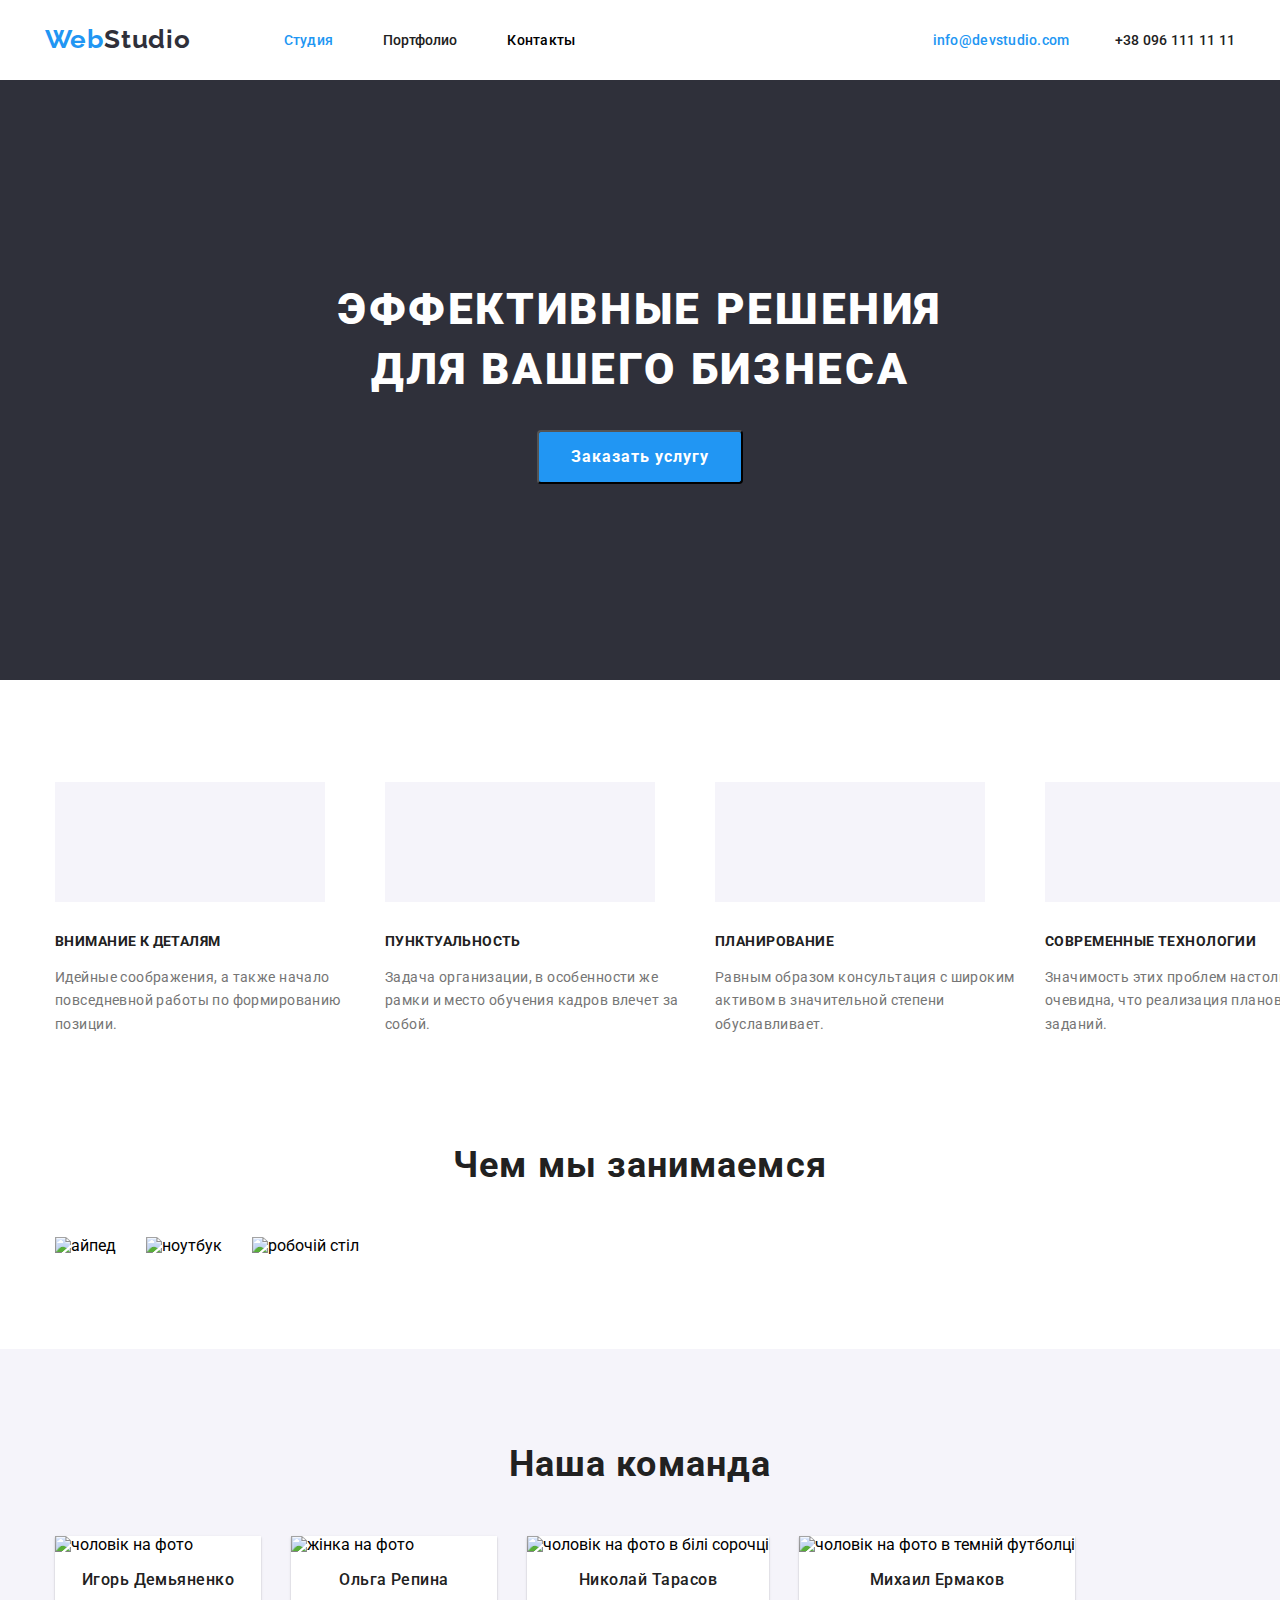
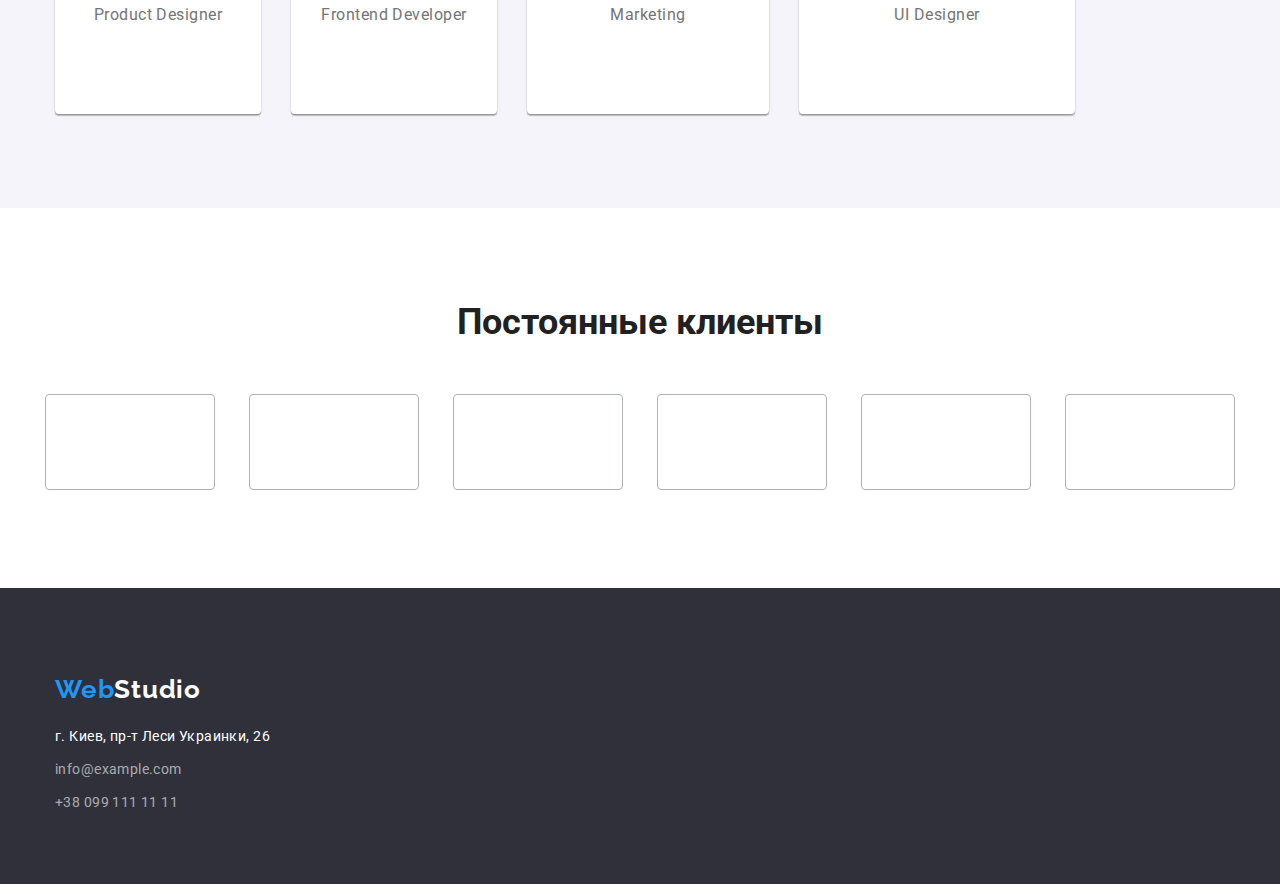
==== index.html @ 2512ddec "hw04" ====
<!DOCTYPE html>
<html lang="en">
<head>
    <meta charset="UTF-8">
    <meta name="viewport" content="width=device-width, initial-scale=1.0">
    <title>Document</title>
    <link rel="preconnect" href="https://fonts.gstatic.com">
<link href="https://fonts.googleapis.com/css2?family=Raleway:wght@700&family=Roboto:wght@400;500;700;900&display=swap" rel="stylesheet">
<link rel="stylesheet" href="https://cdnjs.cloudflare.com/ajax/libs/modern-normalize/1.0.0/modern-normalize.min.css">
<link rel="stylesheet" href="/portfolio.html">   
<link rel="stylesheet" href="./css/styles.css">
</head>

<body class="body">
        <!--Шапка -->
        
        <header class="header">
        <div class="header-container"> 
            <p class="header-logo"> Web<span class="logo-part-two">Studio</span> </p>
     
            <ul class="navigation">
                <li><a href="" class="link-studio">Студия</a> </li>
                <li><a href="portfolio.html" class="link-portfolio">Портфолио</a> </li>
                <li><a href="" class="link-contact">Контакты</a> </li>
            </ul>
     
           <ul class="nav-contacts">
                 <li>
                     <a class="contacts-mail" href=" mailto:info@devstudio.com">info@devstudio.com</a> 
                 </li>
                 <li>
                     <a class="contacts-tel" href="tel:+380961111111">+38 096 111 11 11</a> 
                 </li>  
           </ul>
         
        </div>
         </header>
        
    <!--Герой -->
<main>
    
        <section class="hero">
            <div class="container"> 
            <h1 class="hero-titel">Эффективные решения для вашего бизнеса</h1>
            <button class="hero-button" >
               <p class="button-text">Заказать услугу</p> 
            </button> 
             </div>
        </section>
   
    <!--Секция--> 
        <section class="section-text">
        <div class="container">     
    <ul class="text">
        <li class="text-post" >
            <h3 class="text-titel"> ВНИМАНИЕ К ДЕТАЛЯМ</h3>
            <p class="text-item">Идейные соображения, а также начало повседневной работы по формированию позиции.</p>
        </li>
        <li class="text-post">
            <h3 class="text-titel"> ПУНКТУАЛЬНОСТЬ</h3>
            <p class="text-item">Задача организации, в особенности же рамки и место обучения кадров влечет за собой.</p>
        </li>
        <li class="text-post" >
            <h3 class="text-titel"> ПЛАНИРОВАНИЕ</h3>
            <p class="text-item">Равным образом консультация с широким активом в значительной степени обуславливает.</p>
        </li>
        <li class="text-post" >
            <h3 class="text-titel"> СОВРЕМЕННЫЕ ТЕХНОЛОГИИ</h3>
            <p class="text-item">Значимость этих проблем настолько очевидна, что реализация плановых заданий.</p>
        </li>
    </ul>
        </div>
        </section>
    
  
    <!-- О нас -->
    
        <section class="about-us-section">
        <div class="container-about-us">  
            <h2 class="about-us-titel"> Чем мы занимаемся</h2>
            <ul class="about-us">
            <li class="picture"><img src="img/boxkopie.jpg" alt="айпед"  width="370" ></li> 
            <li class="picture"><img src="img/imgKopie.jpg" alt= "ноутбук" width="370"  ></li>
            <li class="picture"><img src="img/imgkopie1.jpg" alt="робочій стіл" width="370"  ></li> 
        </ul>
        </div> 
        </section>
   


    <!-- Наша команда -->
        <section class="our-team-section">
         <div class="container-our-team">  
            <h2 class="our-team-titel">Наша команда</h2>
    
            <ul class="cards" >
            <li class="item" > 
                <img src="img/prt1.jpg" alt="чоловік на фото" width="270" class="imagine-one" >
                <h3 class="name">Игорь Демьяненко</h3>
                <p class="position"> Product Designer</p>
                <ul class="socialmedia">
                    <li class="social-item">
                        <a class="instagram" href="" ></a>
                    </li>
                    <li class="social-item" > 
                        <a class="twitter" href=""></a> 
                    </li>
                    <li class="social-item"> 
                        <a class="facebook" href=""></a>
                    </li>
                    <li class="social-item">
                        <a class="linkedin" href=""></a>
                    </li>

                </ul>
            </li>
            <li class="item" >
                <img src="img/prt2.jpg" alt="жінка на фото" width="270" class="imagine-two" >
                <h3 class="name">Ольга Репина </h3>
                <p class="position">Frontend Developer</p>
                <ul class="socialmedia">
                    <li class="social-item">
                        <a class="instagram" href="" ></a>
                    </li>
                    <li class="social-item" > 
                        <a class="twitter" href=""></a> 
                    </li>
                    <li class="social-item"> 
                        <a class="facebook" href=""></a>
                    </li>
                    <li class="social-item">
                        <a class="linkedin" href=""></a>
                    </li>

                </ul>
            </li>
            <li class="item" >
                <img src="img/prt3.jpg" alt="чоловік на фото в білі сорочці" width="270" class="imagine-three" >
                <h3 class="name">Николай Тарасов</h3>
                <p class="position">Marketing</p>
                <ul class="socialmedia">
                    <li class="social-item">
                        <a class="instagram" href="" ></a>
                    </li>
                    <li class="social-item" > 
                        <a class="twitter" href=""></a> 
                    </li>
                    <li class="social-item"> 
                        <a class="facebook" href=""></a>
                    </li>
                    <li class="social-item">
                        <a class="linkedin" href=""></a>
                    </li>

                </ul>
            </li>
            <li class="item" >
                <img src="img/prt4.jpg" alt="чоловік на фото в темній футболці" width="270" class="imagine-four" >
                <h3 class="name">Михаил Ермаков</h3>
                <p class="position"> UI Designer</p>
                <ul class="socialmedia">
                    <li class="social-item">
                        <a class="instagram" href="" ></a>
                    </li>
                    <li class="social-item" > 
                        <a class="twitter" href=""></a> 
                    </li>
                    <li class="social-item"> 
                        <a class="facebook" href=""></a>
                    </li>
                    <li class="social-item">
                        <a class="linkedin" href=""></a>
                    </li>

                </ul>
            </li>
            </ul>
        </div>
        </section>  

    <!-- Постоянные клиенты -->
        <section class="regular-customers">
            <div class="container-customers">
                <h2 class="customers-titel"> Постоянные клиенты </h2>
                <ul> 
                    <li class="customers-logo"><a href=""></a></li>
                    <li class="customers-logo"><a href=""></a></li>
                    <li class="customers-logo"><a href=""></a></li>
                    <li class="customers-logo"><a href=""></a></li>
                    <li class="customers-logo"><a href=""></a></li>
                    <li class="customers-logo"><a href=""></a></li>
                </ul>
            </div>
        </section>
</main>
    <!-- Подвал -->
    <footer class="footer-bg">
        <div class="container">  
         
        <p class="footer-logo">Web<span class="footer-logo-studio" >Studio</span> </p>
     
        
        <address class="adress"> 
            
        <p class="street">г. Киев, пр-т Леси Украинки, 26 </p> 
   
         <ul class="contacts">
             <li class="footer-item" >
                <a class="footer-email" href="mailto:info@example.com">info@example.com</a></li>
             <li class="footer-item">   
                 <a class="footer-tel"  href="tel:+380991111111">+38 099 111 11 11</a></li>

        </ul>
        </address>

        </div>
    </footer>

</body>
</html>
---- css/styles.css ----
:root {
    --primery-text-color: #757575;
   --titel-text-color: #212121;
   --accent-color: #2196F3;
   --primary-white-color: #fff;
   --background-color: #2F303A;
   }
   
   
   ul{
   list-style: none;
   margin: 0px;
   padding: 0px;
   }
   a{
   text-decoration: none;
   }
   
   .body{
   font-family: Roboto, sans-serif;  
   }
   
   .header{
   display: flex;
   background-color: #ffffff;
   font-family: Roboto;
   }
   
   .header-container{
   display: flex;
   align-items: center;
   padding-left: 15px;
   padding-right: 15px;
   margin-left: auto;
   margin-right: auto; 
   }
   
   .container{
   width: 1200px;
   padding: 0px 15px;
   margin: 0 auto; 
   }
   
   .header-logo{
   color: var(--accent-color); 
   font-family: Raleway;
   font-style: normal;
   font-weight: 700;
   font-size: 26px;
   line-height: 1.19;  
   letter-spacing: 0.03em;
   padding-top: 24px;
   padding-bottom: 25px;
   margin: 0;
   }
   
   .logo-part-two{
   color: #2F303A;
   font-family: Raleway;
   font-style: normal;
   font-weight: 700;
   font-size: 26px;
   line-height: 1.19;  
   letter-spacing: 0.03em;
   }
   
   .navigation{
   display: flex;
   margin-left: 93px;
   padding-left: 0;
   }
   
   .link-studio{
   color: var(--accent-color);
   font-family: Roboto;
   font-style: normal;
   font-weight: 500;
   font-size: 14px;
   line-height: 1.14;
   letter-spacing: 0.02em;
   margin-right: 50px;
   }
   
   .link-studio:hover,
   .link-studio:focus{
   color: var(--accent-color);
   }
   
   .link-portfolio{
   color: var(--titel-text-color);
   font-family: Roboto;
   font-weight: 500;
   font-size: 14px;
   line-height: 1.14;  
   margin-right: 50px;  
   }
   
   .link-portfolio:hover,
   .link-portfolio:focus
   {
   color: var(--accent-color);
   }
   
   .link-contact{
   color: var(--titel-text-color)
   font-family: Roboto;
   font-style: normal;
   font-weight: 500;
   font-size: 14px;
   line-height: 1.14;
   letter-spacing: 0.02em;
     
   }
   
   .link-contact:hover,
   .link-contact:focus{
   color: var(--accent-color);
   }
   
   .nav-contacts{
   display: flex;
   margin-left: 331px;
   padding: 0;
   }
   
   .contacts-mail{
   color: var(--accent-color);
   font-family: Roboto;
   font-style: normal;
   font-weight: 500;
   font-size: 14px;
   line-height: 1.14;
   letter-spacing: 0.02em; 
   padding-right: 25px
   }
   .contacts-mail::before{
       display: inline-block;
       vertical-align: middle;
       content: "";
       width: 16px;
       height: 12px;
       margin-right: 10px;
       align-items: center;
       background-image: url("../img/envelope.png");
       background-size: contain;
       background-position: center;
       }
   
   .contacts-mail:hover,
   .contacts-mail:focus {
   color:var(--accent-color);
   font-family: Roboto;
   font-style: 400;
   font-weight: 500;
   font-size: 14px;
   line-height: 1.14;
   letter-spacing: 0.02em;
   }
   
   .contacts-tel{  
   color: var(--titel-text-color);
   font-family: Roboto;
   font-style: normal;
   font-weight: 500;
   font-size: 14px;
   line-height: 1.14;
   letter-spacing: 0.02em;   
   }
   
   .contacts-tel::before{
   display: inline-block;
   vertical-align: middle;
   content: "";
   width: 10px;
   height: 16px;
   margin-right: 10px;
   background-color: #fff;
   background-image: url("../img/vector.png");
   background-size: contain;
   background-position: center;
   }
      
   .contacts-tel:hover,
   .contacts-tel:focus{
   color:var(--accent-color);
   font-family: Roboto;
   font-style: normal;
   font-weight: 500;
   font-size: 14px;
   line-height: 16px;
   letter-spacing: 0.02em;
   }
   
   /*  HERO */
   
   .hero{
   max-width: 1600px;
   height: 600px;
   margin-left: auto;
   margin-right: auto;  
   background-image: linear-gradient(to right,
   rgba(47, 48, 58, 0.4), rgba(47, 48, 58, 0.4)),
   url("../img/hero.jpg");
   background-repeat: no-repeat;
   background-size: contain;
   background-position: center;
   background-color: var( --background-color);
   text-align: center;
   padding-top: 200px;
   padding-bottom: 200px;
       
   }
   
   .hero-titel{
   color:  var(--primary-white-color);
   font-family: Roboto;
   font-style: normal;
   font-weight: 900;
   font-size: 44px;
   line-height: 1.36;
   text-align: center;
   letter-spacing: 0.06em;
   text-transform: uppercase;
   width: 696px; 
   padding-bottom: 30px;
   margin: 0 auto;   
   }
   
   .hero-button{
   background-color: var(--accent-color);
   border-radius: 4px;
   padding-top: 10px;
   padding-right: 32px;
   padding-bottom: 10px;
   padding-left: 32px;
   font-family: Roboto;
   font-style: normal;
   font-weight: 700;
   font-size: 16px;
   line-height: 30px;
   }
      
   .button-text{
   display: inline-block;
   text-align: center;
   text-decoration: none;
   color: var(--primary-white-color);
   margin: 0;
   letter-spacing: 0.06em;   
   }
   
   
   
   .section-text{
   padding-top: 102px;
   padding-bottom: 94px;
   margin: 0% auto;
   }
   
   .text {
   display: flex;
   margin: 0;
   padding: 0;
   }
   
   .text-titel{
   color: var(--titel-text-color);  
   font-family: Roboto;
   font-style: normal;
   font-weight: 700;
   font-size: 14px;
   line-height: 1.4;
   letter-spacing: 0.03em; 
   margin-top: 0;
   }
   
   .text-item{
   color: var(--primery-text-color);
   font-family: Roboto;
   font-style: normal;
   font-weight: 400;
   font-size: 14px;
   line-height: 1.7;
   letter-spacing: 0.03em;
   margin-top: 0;
   
   }
   .text-post{
   width: 270px;
   margin-right: 30px;
   }
   .text-post::before{
   display: block;
   content: "";
   width: 270px;
   height: 120px;
   background-color: #F5F4FA;
   background-repeat: no-repeat;
   background-position: 50% 50%;
   margin-bottom: 30px;
   margin-right: 30px;
   }
   .text-post{
       width: auto;
   }
   
   .text-post:nth-child(1)::before{
   background-image: url("../img/antenna.png");   
   }
   .text-post:nth-child(2)::before{
   background-image: url("../img/clock.png");
   }
          
   .text-post:nth-child(3)::before{
   background-image: url("../img/diagram.png");
   }
   .text-post:nth-child(4)::before{
   background-image: url("../img/astronaut.png");
   }
   
   .text-post:last-child{
   margin-right: 0;
   }
   
   
   
   .about-us-section {
   text-align: center;
   padding-bottom: 94px;
   width: 1170px;
   margin: 0 auto;
   }
   
   
   .about-us-titel{
   color: var(--titel-text-color);
   font-family: Roboto;
   font-weight: 700;
   font-size: 36px;
   line-height: 1.16;
   text-align: center;
   letter-spacing: 0.03em; 
   margin: 0% auto;
   padding-bottom: 50px;   
   }
   
   .about-us {
   text-align: center; 
   display: flex;
   margin: 0 auto;
   padding: 0px;
   }
   
   .picture{
   margin-right: 30px;
   }
   .picture:last-child{
   margin-right: 0;
   }
   
   
   .our-team-section{
   background: #F5F4FA;
   padding-top: 94px;
   padding-bottom: 94px;
   margin: auto;
   }
   
   .our-team-titel{
   color: var(--titel-text-color);
   font-family: Roboto;
   font-weight: 700px;
   font-size: 36px;
   line-height: 1.2;
   text-align: center;
   letter-spacing: 0.03em;
   margin: 0 auto;
   padding-bottom: 50px;   
   }
   
   .cards{
   display: flex;
   margin: 0 auto;
   padding: 0px;
   width: 1170px;
   }
   
   .item{ 
   margin-right: 30px;
   
   background: #FFFFFF;
   box-shadow: 0px 1px 3px rgba(0, 0, 0, 0.12), 0px 1px 1px rgba(0, 0, 0, 0.14), 0px 2px 1px rgba(0, 0, 0, 0.2);
   border-radius: 0px 0px 4px 4px;
   }
   
   
   
   .imagine-one{  
   background: url(4853.jpg);
   border-radius: 0px;
   }
   
   .name{
   color: var(--titel-text-color);
   font-family: Roboto;
   font-style: normal;
   font-weight: 500;
   font-size: 16px;
   line-height: 1.18;
   text-align: center;
   letter-spacing: 0.03em;
   }
   .position{
   color: var(--primery-text-color);
   font-family: Roboto;
   font-style: normal;
   font-weight: 400;
   font-size: 16px;
   line-height: 1.18;
   text-align: center;
   letter-spacing: 0.03em;
   }
   .socialmedia{
    width: 206px;
   height: 44px;
   align-items: center;
   margin-left: auto;
   margin-right: auto;
   margin-bottom: 30px ;
   }
   .social-item{
   display: inline-block;
   margin-right: 5px;
   }
   .social-item:last-child{
   margin-right: 0px;
   }
   .social-item:hover{
      background-color:blue;
   }
   
   
   .instagram{
   display: inline-block;
   width: 44px;
   height: 44px;
   background-image: url("../img/insta.svg");
   background-color: #fff;
   background-repeat: no-repeat;
   background-position: center;
   border-radius: 50%;
   }
   
   
   .twitter{
       display: inline-block;
       width: 44px;
       height: 44px;
       background-image: url("../img/twitter.svg");
       background-color: #fff;
       background-repeat: no-repeat;
       background-position: center;
       border-radius: 50%;
   }
   .facebook{
       display: inline-block;
       width: 44px;
       height: 44px;
       background-image: url("../img/facebook.svg");
       background-color: #fff;
       background-repeat: no-repeat;
       background-position: center;
       border-radius: 50%;
   }
   .linkedin{
       display: inline-block;
       width: 44px;
       height: 44px;
       background-image: url("../img/linkedin.svg");
       background-color: #fff;
       background-repeat: no-repeat;
       background-position: center;
       border-radius: 50%;
   }
   
   
   .imagine-two{
   border-radius: 0px;
   }
   
   .imagine-three{
   border-radius: 0px;
   }
   
   .imagine-four{
   background: url(2968.jpg);
   border-radius: 0px;
   }
   
   .regular-customers{
   text-align: center;
   margin: 0 auto;
   padding-top: 94px;
   padding-bottom: 94px;
   }
   .customers-titel{
   color: var(--titel-text-color);
   font-family: Roboto;
   font-weight: 700;
   font-size: 36px;
   text-align: center;
   margin: 0 auto;
   padding-bottom: 50px;
   }
   .customers-logo{
   display: inline-block;
   align-items: center;
   width: 170px;
   height: 90px; 
   border: 1px solid #AFB1B8;
   box-sizing: border-box;
   border-radius: 4px;
   color: #AFB1B8;
   background-color: #fff;
   
   padding-bottom: 94px;
   margin-right: 30px;
   }
   .customers-logo:last-child{
   margin-right: 0px;
   }
    
   /* FOOTER */
   .footer-bg{
   background-color: var( --background-color);
   padding-top: 60px;
   padding-bottom: 60px;
   }
   
   .footer-logo{
   color: var(--accent-color);
   font-family: Raleway;
   font-style: normal;
   font-weight: 700;
   font-size: 26px;
   line-height: 1.19;  
   letter-spacing: 0.03em;
   margin-bottom: 20px;    
   }
   
   .footer-logo-studio{
   color: var(--primary-white-color);
   
   font-family: Raleway;
   font-style: normal;
   font-weight: 700;
   font-size: 26px;
   line-height: 1.19;
   letter-spacing: 0.03em;
   
   }
   
   }
   .adress{
   display: block;
   
   }
   
   .street{
   color: var(--primary-white-color);
   font-family: Roboto;
   font-style: normal;
   font-weight: 400;
   font-size: 14px;
   line-height: 1.71;
   letter-spacing: 0.03em;
   
   margin-bottom: 9px;
   }
   .contacts{
   padding: 0;
   margin: 0px;
   }
   .footer-item{
   margin-bottom: 9px;
   }
   .footer-email{
   color: rgba(255, 255, 255, 0.6);   
   font-family: Roboto;
   font-style: normal;
   font-weight: 400;
   font-size: 14px;
   line-height: 1.71;
   letter-spacing: 0.03em;
   padding-bottom: 9px;
   
   }
   
   .footer-tel{
   color: rgba(255, 255, 255, 0.6);
   font-family: Roboto;
   font-style: normal;
   font-weight: 400;
   font-size: 14px;
   line-height: 1.71;
   letter-spacing: 0.03em;
   
   }
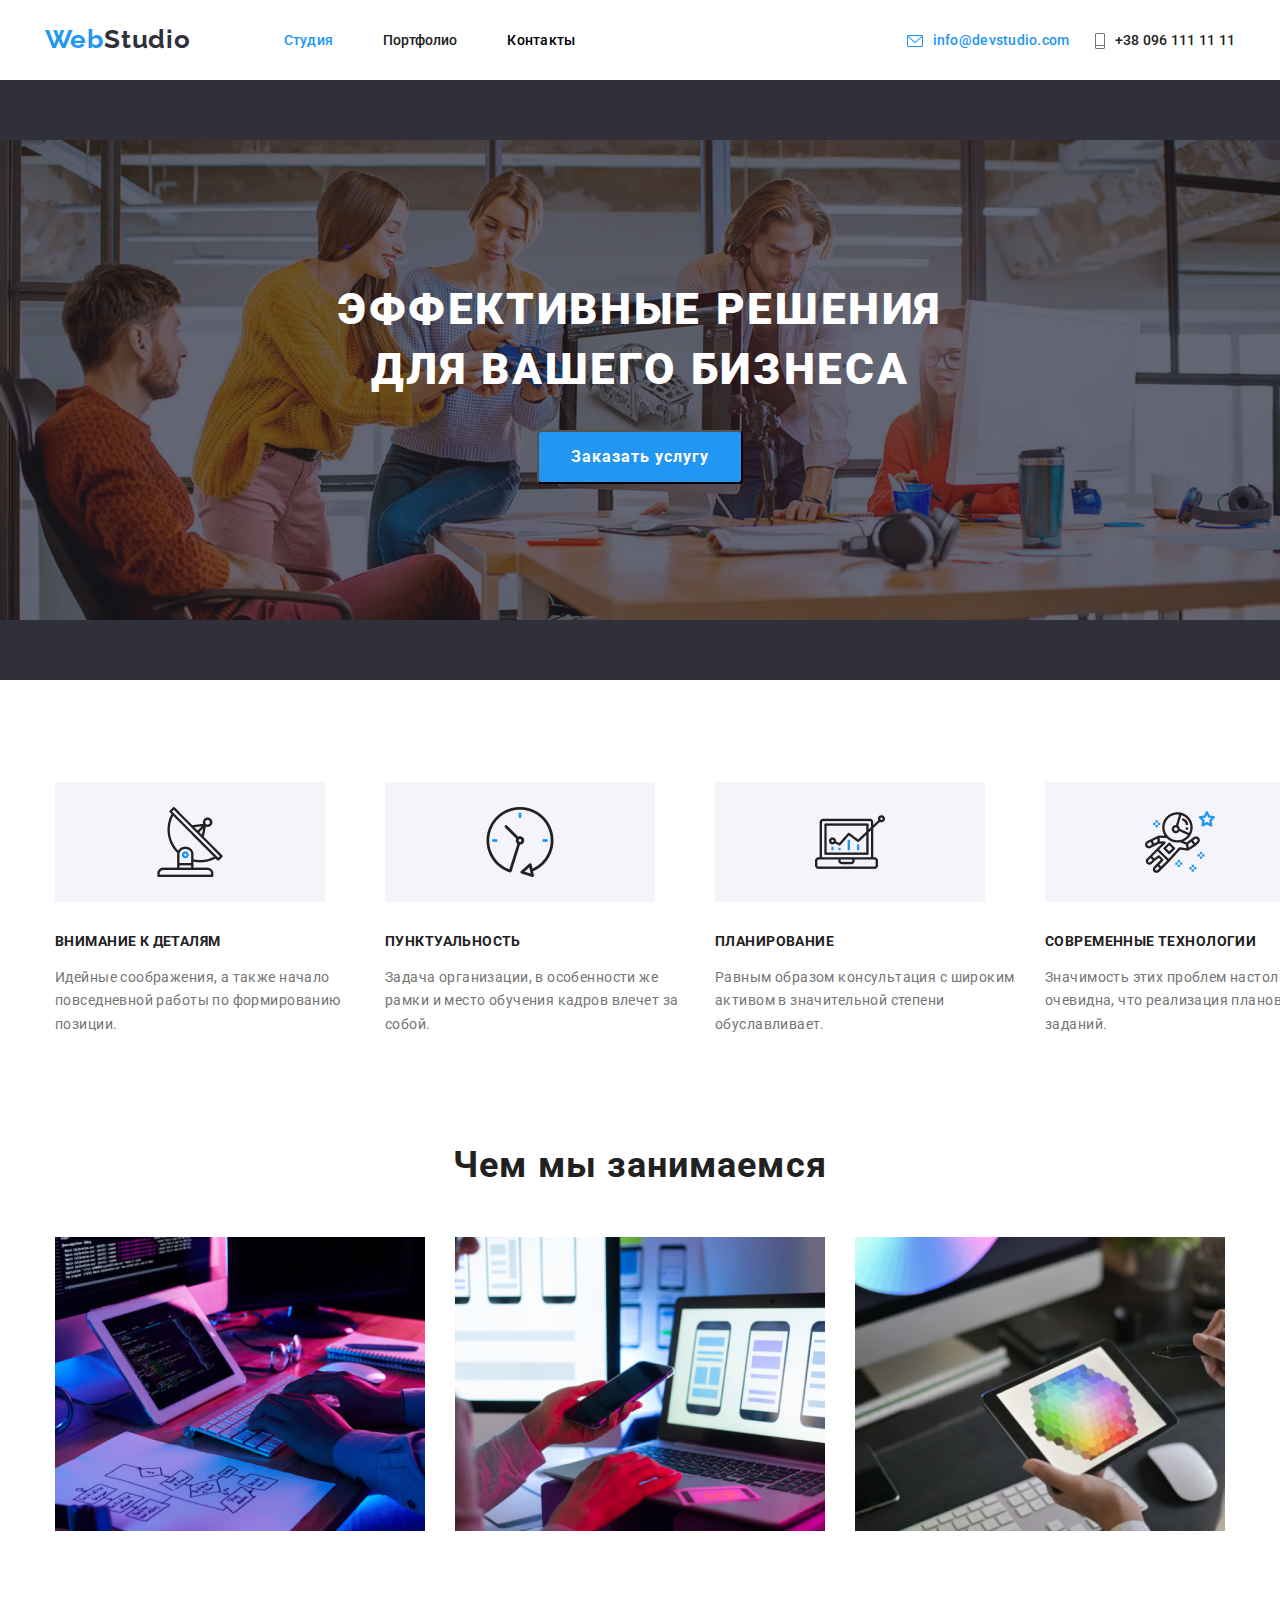
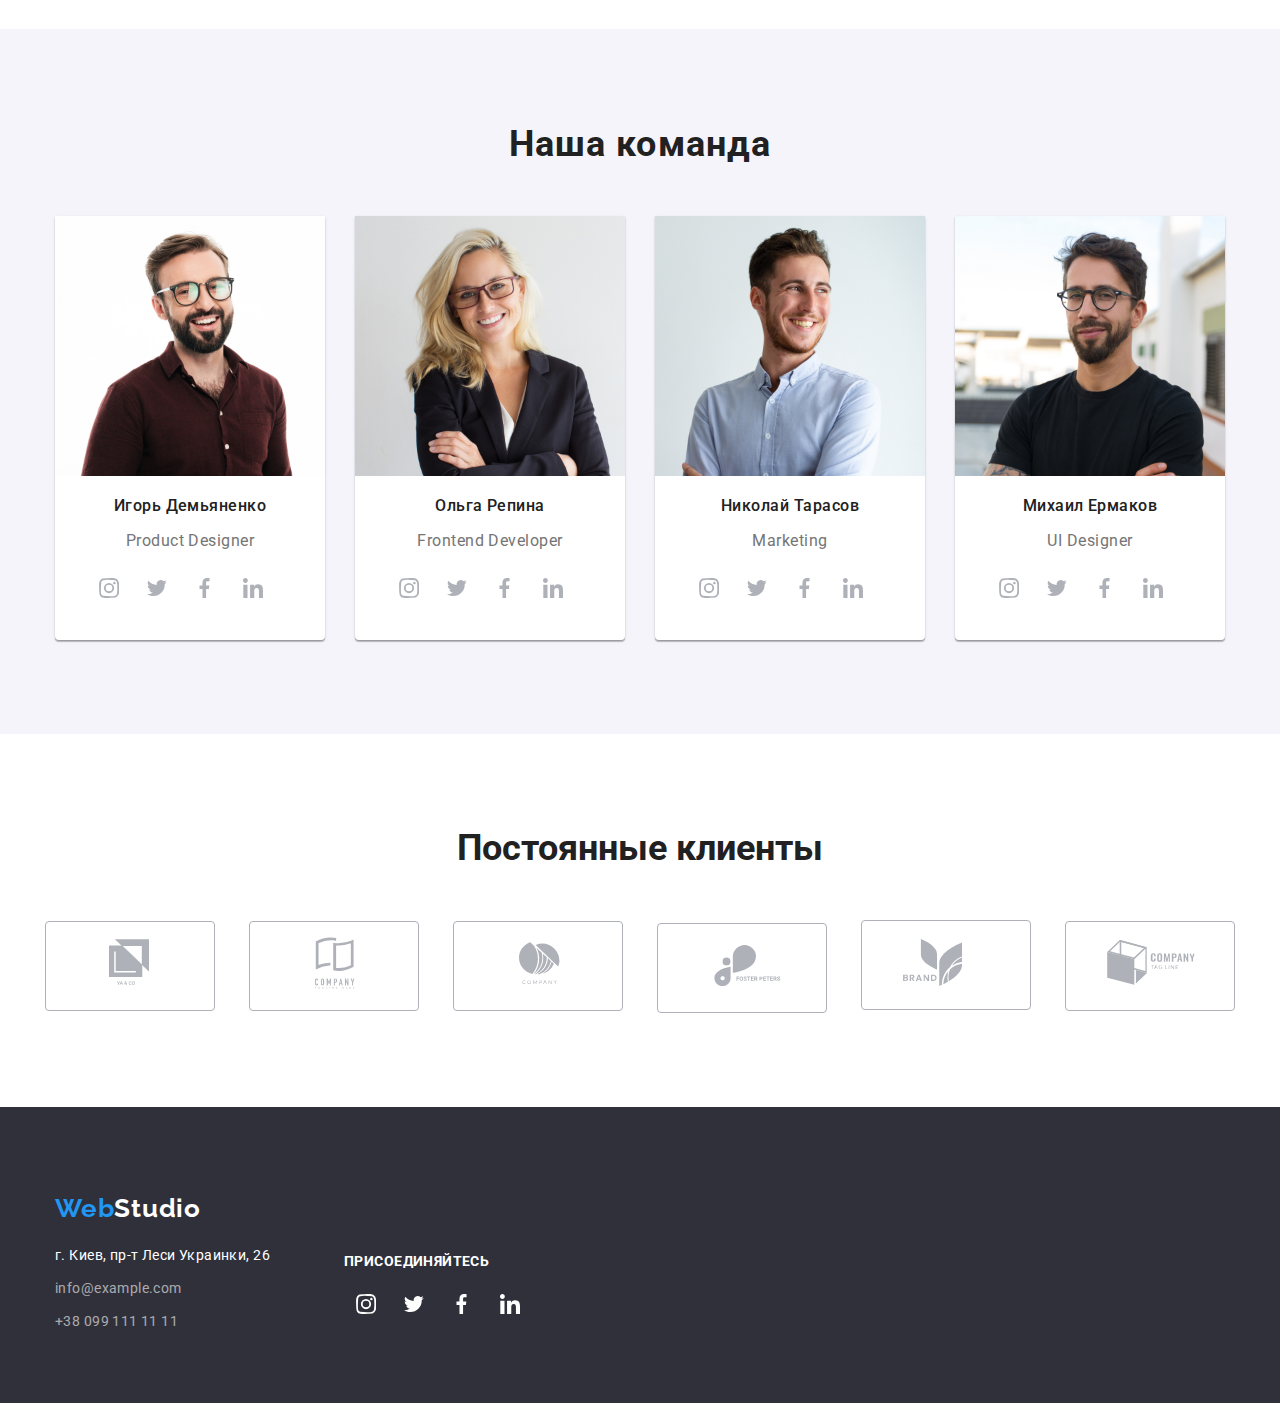
==== commit fa0873e9: "icons edit" ====
--- a/index.html
+++ b/index.html
@@ -9,6 +9,7 @@
 <link rel="stylesheet" href="https://cdnjs.cloudflare.com/ajax/libs/modern-normalize/1.0.0/modern-normalize.min.css">
 <link rel="stylesheet" href="/portfolio.html">   
 <link rel="stylesheet" href="./css/styles.css">
+
 </head>
 
 <body class="body">
@@ -38,7 +39,6 @@
         
     <!--Герой -->
 <main>
-    
         <section class="hero">
             <div class="container"> 
             <h1 class="hero-titel">Эффективные решения для вашего бизнеса</h1>
@@ -47,6 +47,8 @@
             </button> 
              </div>
         </section>
+
+        
    
     <!--Секция--> 
         <section class="section-text">
@@ -99,37 +101,85 @@
                 <h3 class="name">Игорь Демьяненко</h3>
                 <p class="position"> Product Designer</p>
                 <ul class="socialmedia">
+                    <li class="social-item" >
+                        <a  class="box" href="">
+                            <svg class="social-item-icon instagram">
+                                <use href="./img/symbol.svg#icon-instagram">
+
+                                </use>
+                            </svg>                      
+                        </a>
+                    </li>
+                    <li class="social-item" > 
+                        <a class="" href="">
+                            <svg class="social-item-icon twitter" >
+                                <use href="./img/symbol.svg#icon-twitter">
+
+                                </use>
+                            </svg> 
+                        </a> 
+                    </li>
+                    <li class="social-item"> 
+                        <a class="" href="">
+                            <svg class="social-item-icon facebook" >
+                                <use href="./img/symbol.svg#icon-facebook">
+
+                                </use>
+                            </svg> 
+                        </a>
+                    </li>
                     <li class="social-item">
-                        <a class="instagram" href="" ></a>
-                    </li>
-                    <li class="social-item" > 
-                        <a class="twitter" href=""></a> 
-                    </li>
-                    <li class="social-item"> 
-                        <a class="facebook" href=""></a>
-                    </li>
-                    <li class="social-item">
-                        <a class="linkedin" href=""></a>
+                        <a class="" href="">
+                            <svg class="social-item-icon linkedin" >
+                                <use href="./img/symbol.svg#icon-linkedin">
+
+                                </use>
+                            </svg> 
+                        </a>
                     </li>
 
                 </ul>
             </li>
-            <li class="item" >
+             <li class="item" >
                 <img src="img/prt2.jpg" alt="жінка на фото" width="270" class="imagine-two" >
                 <h3 class="name">Ольга Репина </h3>
                 <p class="position">Frontend Developer</p>
                 <ul class="socialmedia">
+                    <li class="social-item" >
+                        <a  class="box" href="">
+                            <svg class="social-item-icon instagram">
+                                <use href="./img/symbol.svg#icon-instagram">
+
+                                </use>
+                            </svg>                      
+                        </a>
+                    </li>
+                    <li class="social-item" > 
+                        <a class="" href="">
+                            <svg class="social-item-icon twitter" >
+                                <use href="./img/symbol.svg#icon-twitter">
+
+                                </use>
+                            </svg> 
+                        </a> 
+                    </li>
+                    <li class="social-item"> 
+                        <a class="" href="">
+                            <svg class="social-item-icon facebook" >
+                                <use href="./img/symbol.svg#icon-facebook">
+
+                                </use>
+                            </svg> 
+                        </a>
+                    </li>
                     <li class="social-item">
-                        <a class="instagram" href="" ></a>
-                    </li>
-                    <li class="social-item" > 
-                        <a class="twitter" href=""></a> 
-                    </li>
-                    <li class="social-item"> 
-                        <a class="facebook" href=""></a>
-                    </li>
-                    <li class="social-item">
-                        <a class="linkedin" href=""></a>
+                        <a class="" href="">
+                            <svg class="social-item-icon linkedin" >
+                                <use href="./img/symbol.svg#icon-linkedin">
+
+                                </use>
+                            </svg> 
+                        </a>
                     </li>
 
                 </ul>
@@ -139,17 +189,41 @@
                 <h3 class="name">Николай Тарасов</h3>
                 <p class="position">Marketing</p>
                 <ul class="socialmedia">
+                    <li class="social-item" >
+                        <a  class="box" href="">
+                            <svg class="social-item-icon instagram">
+                                <use href="./img/symbol.svg#icon-instagram">
+
+                                </use>
+                            </svg>                      
+                        </a>
+                    </li>
+                    <li class="social-item" > 
+                        <a class="" href="">
+                            <svg class="social-item-icon twitter" >
+                                <use href="./img/symbol.svg#icon-twitter">
+
+                                </use>
+                            </svg> 
+                        </a> 
+                    </li>
+                    <li class="social-item"> 
+                        <a class="" href="">
+                            <svg class="social-item-icon facebook" >
+                                <use href="./img/symbol.svg#icon-facebook">
+
+                                </use>
+                            </svg> 
+                        </a>
+                    </li>
                     <li class="social-item">
-                        <a class="instagram" href="" ></a>
-                    </li>
-                    <li class="social-item" > 
-                        <a class="twitter" href=""></a> 
-                    </li>
-                    <li class="social-item"> 
-                        <a class="facebook" href=""></a>
-                    </li>
-                    <li class="social-item">
-                        <a class="linkedin" href=""></a>
+                        <a class="" href="">
+                            <svg class="social-item-icon linkedin" >
+                                <use href="./img/symbol.svg#icon-linkedin">
+
+                                </use>
+                            </svg> 
+                        </a>
                     </li>
 
                 </ul>
@@ -159,17 +233,41 @@
                 <h3 class="name">Михаил Ермаков</h3>
                 <p class="position"> UI Designer</p>
                 <ul class="socialmedia">
+                    <li class="social-item" >
+                        <a  class="box" href="">
+                            <svg class="social-item-icon instagram">
+                                <use href="./img/symbol.svg#icon-instagram">
+
+                                </use>
+                            </svg>                      
+                        </a>
+                    </li>
+                    <li class="social-item" > 
+                        <a class="" href="">
+                            <svg class="social-item-icon twitter" >
+                                <use href="./img/symbol.svg#icon-twitter">
+
+                                </use>
+                            </svg> 
+                        </a> 
+                    </li>
+                    <li class="social-item"> 
+                        <a class="" href="">
+                            <svg class="social-item-icon facebook" >
+                                <use href="./img/symbol.svg#icon-facebook">
+
+                                </use>
+                            </svg> 
+                        </a>
+                    </li>
                     <li class="social-item">
-                        <a class="instagram" href="" ></a>
-                    </li>
-                    <li class="social-item" > 
-                        <a class="twitter" href=""></a> 
-                    </li>
-                    <li class="social-item"> 
-                        <a class="facebook" href=""></a>
-                    </li>
-                    <li class="social-item">
-                        <a class="linkedin" href=""></a>
+                        <a class="" href="">
+                            <svg class="social-item-icon linkedin" >
+                                <use href="./img/symbol.svg#icon-linkedin">
+
+                                </use>
+                            </svg> 
+                        </a>
                     </li>
 
                 </ul>
@@ -182,26 +280,72 @@
         <section class="regular-customers">
             <div class="container-customers">
                 <h2 class="customers-titel"> Постоянные клиенты </h2>
-                <ul> 
-                    <li class="customers-logo"><a href=""></a></li>
-                    <li class="customers-logo"><a href=""></a></li>
-                    <li class="customers-logo"><a href=""></a></li>
-                    <li class="customers-logo"><a href=""></a></li>
-                    <li class="customers-logo"><a href=""></a></li>
-                    <li class="customers-logo"><a href=""></a></li>
+                
+                <ul class="clients" > 
+                    <li class="logo-box">
+                        <a class="client-logo"> 
+                            <svg class="client one" width="44.27" height="49.23">  
+                                <use href="./img/customerslg.svg#icon-logo-1">
+
+                                </use>
+                            </svg>
+                        </a>
+
+                    </li>
+                    <li class="logo-box">
+                        <a class="client-logo" >
+                             <svg class="client two" width="40" height="52">
+                            <use href="./img/customerslg.svg#icon-logo-2">
+
+                            </use>
+                        </svg> 
+                    </a> 
+                    </li>
+                    <li class="logo-box">
+                        <a class="client-logo">
+                        <svg class="client three" width="41" height="42.6">
+                            <use href="./img/customerslg.svg#icon-logo-3">
+
+                            </use>
+                        </svg> 
+                    </a>
+                    </li>
+                    <li class="logo-box"><a class="client-logo" >
+                        <svg class="client four" width="79.66" height="42.02">
+                            <use href="./img/customerslg.svg#icon-logo-4">
+
+                            </use>
+                        </svg> 
+                    </a>
+                    </li>
+                    <li class="logo-box">
+                        <a class="client-logo"> 
+                            <svg class="client five" width="59" height="47">
+                                <use href="./img/customerslg.svg#icon-logo-5">
+    
+                                </use>
+                            </svg> 
+                        </a>
+                    </li>
+                    <li class="logo-box"><a class="client-logo">
+                        <svg class="client six" width="88.48" height="45.44">
+                            <use href="./img/customerslg.svg#icon-logo-6">
+
+                            </use>
+                        </svg> 
+                    </a>
+                    </li>
                 </ul>
             </div>
         </section>
 </main>
     <!-- Подвал -->
     <footer class="footer-bg">
-        <div class="container">  
-         
+        <div class="container"> 
+            <div class="footer">
         <p class="footer-logo">Web<span class="footer-logo-studio" >Studio</span> </p>
      
-        
-        <address class="adress"> 
-            
+        <address class="adress">   
         <p class="street">г. Киев, пр-т Леси Украинки, 26 </p> 
    
          <ul class="contacts">
@@ -212,7 +356,48 @@
 
         </ul>
         </address>
-
+    </div> 
+        <div class="footer-box">
+            <h2 class="join"> ПРИСОЕДИНЯЙТЕСЬ </h2>
+            <ul class="footer-socialmedia">
+                <li class="social-item" >
+                    <a  class="box" href="">
+                        <svg class="footer-icon instagram" >
+                            <use href="./img/symbol.svg#icon-instagram">
+
+                            </use>
+                        </svg>                      
+                    </a>
+                </li>
+                <li class="social-item" > 
+                    <a class="" href="">
+                        <svg class="footer-icon twitter" >
+                            <use href="./img/symbol.svg#icon-twitter">
+
+                            </use>
+                        </svg> 
+                    </a> 
+                </li>
+                <li class="social-item"> 
+                    <a class="footer-fb" href="">
+                        <svg class="footer-icon facebook" >
+                            <use href="./img/symbol.svg#icon-facebook">
+
+                            </use>
+                        </svg> 
+                    </a>
+                </li>
+                <li class="social-item">
+                    <a class="" href="">
+                        <svg class="footer-icon linkedin" >
+                            <use href="./img/symbol.svg#icon-linkedin">
+
+                            </use>
+                        </svg> 
+                    </a>
+                </li>
+            </ul>
+        </div>
         </div>
     </footer>
 
--- a/css/styles.css
+++ b/css/styles.css
@@ -207,8 +207,7 @@
    background-color: var( --background-color);
    text-align: center;
    padding-top: 200px;
-   padding-bottom: 200px;
-       
+   padding-bottom: 200px;   
    }
    
    .hero-titel{
@@ -420,144 +419,257 @@
    text-align: center;
    letter-spacing: 0.03em;
    }
+
    .socialmedia{
     width: 206px;
    height: 44px;
    align-items: center;
    margin-left: auto;
-   margin-right: auto;
+  margin-right: auto;
    margin-bottom: 30px ;
    }
-   .social-item{
-   display: inline-block;
-   margin-right: 5px;
-   }
-   .social-item:last-child{
+.social-item{
+display: inline-block;
+width: 44px;
+height: 44px;
+border-radius: 50%;
+ }
+.social-item:last-child{
    margin-right: 0px;
-   }
-   .social-item:hover{
-      background-color:blue;
-   }
-   
-   
-   .instagram{
-   display: inline-block;
-   width: 44px;
-   height: 44px;
-   background-image: url("../img/insta.svg");
-   background-color: #fff;
-   background-repeat: no-repeat;
-   background-position: center;
-   border-radius: 50%;
-   }
-   
-   
-   .twitter{
-       display: inline-block;
-       width: 44px;
-       height: 44px;
-       background-image: url("../img/twitter.svg");
-       background-color: #fff;
-       background-repeat: no-repeat;
-       background-position: center;
-       border-radius: 50%;
-   }
-   .facebook{
-       display: inline-block;
-       width: 44px;
-       height: 44px;
-       background-image: url("../img/facebook.svg");
-       background-color: #fff;
-       background-repeat: no-repeat;
-       background-position: center;
-       border-radius: 50%;
-   }
-   .linkedin{
-       display: inline-block;
-       width: 44px;
-       height: 44px;
-       background-image: url("../img/linkedin.svg");
-       background-color: #fff;
-       background-repeat: no-repeat;
-       background-position: center;
-       border-radius: 50%;
-   }
-   
-   
-   .imagine-two{
-   border-radius: 0px;
-   }
-   
-   .imagine-three{
-   border-radius: 0px;
-   }
-   
-   .imagine-four{
-   background: url(2968.jpg);
-   border-radius: 0px;
-   }
-   
-   .regular-customers{
-   text-align: center;
-   margin: 0 auto;
-   padding-top: 94px;
-   padding-bottom: 94px;
-   }
-   .customers-titel{
-   color: var(--titel-text-color);
-   font-family: Roboto;
-   font-weight: 700;
-   font-size: 36px;
-   text-align: center;
-   margin: 0 auto;
-   padding-bottom: 50px;
-   }
-   .customers-logo{
-   display: inline-block;
-   align-items: center;
-   width: 170px;
-   height: 90px; 
-   border: 1px solid #AFB1B8;
-   box-sizing: border-box;
-   border-radius: 4px;
-   color: #AFB1B8;
-   background-color: #fff;
-   
-   padding-bottom: 94px;
-   margin-right: 30px;
-   }
-   .customers-logo:last-child{
-   margin-right: 0px;
-   }
-    
-   /* FOOTER */
-   .footer-bg{
-   background-color: var( --background-color);
-   padding-top: 60px;
-   padding-bottom: 60px;
-   }
-   
-   .footer-logo{
-   color: var(--accent-color);
-   font-family: Raleway;
-   font-style: normal;
-   font-weight: 700;
-   font-size: 26px;
-   line-height: 1.19;  
-   letter-spacing: 0.03em;
-   margin-bottom: 20px;    
-   }
-   
-   .footer-logo-studio{
-   color: var(--primary-white-color);
-   
-   font-family: Raleway;
-   font-style: normal;
-   font-weight: 700;
-   font-size: 26px;
-   line-height: 1.19;
-   letter-spacing: 0.03em;
-   
+}
+
+ .social-item:hover{
+    background-color: #2196F3;
+    fill:#fff  
+ }
+.box{
+    width: 20px;
+    height: 20px;
+}
+ 
+      
+
+
+.instagram{
+margin: 12px; 
+width: 20px;
+height: 20px;
+fill: #AFB1B8;
+
+}
+.instagram:hover{
+
+    fill: #fff;
+}
+.twitter{
+    margin: 12px; 
+    width: 20px;
+    height: 20px;
+fill: #AFB1B8;
+}
+.twitter:hover{
+    fill: #fff;
+}
+.facebook{
+    margin: 12px; 
+    width: 20px;
+    height: 20px;
+fill: #AFB1B8;
+}
+.facebook:hover{
+fill: #fff; 
+}
+.linkedin{
+margin: 12px; 
+width: 20px;
+height: 20px;
+fill: #AFB1B8;
+}
+.linkedin:hover{
+fill: #fff;
+}
+
+
+.link{
+padding: 0;
+border: none;
+}
+.social-item-icon:hover{
+}
+ 
+   
+   
+.imagine-two{
+border-radius: 0px;
+ }
+   
+.imagine-three{
+border-radius: 0px;
+}
+   
+.imagine-four{
+background: url(2968.jpg);
+border-radius: 0px;
+}
+   
+
+.regular-customers{
+text-align: center;
+margin: 0 auto;
+padding-top: 94px;
+padding-bottom: 94px;
+}
+.customers-titel{
+color: var(--titel-text-color);
+font-family: Roboto;
+font-weight: 700;
+font-size: 36px;
+text-align: center;
+margin: 0 auto;
+padding-bottom: 50px;
+}
+.customers-titel:hover{
+  
+}
+
+.clients{
+display: inline;
+width: 44px;
+height: 44px;
+
+}
+.one{
+    fill: #AFB1B8;
+    margin-top: 20px;
+    margin-right: 63px;
+    margin-bottom: 20px;
+    margin-left: 63px;
+
+}
+.one:hover{
+    fill: #2196F3;
+}  
+.two{
+    fill: #AFB1B8;
+    margin-top: 19px;
+    margin-right: 65px;
+    margin-bottom: 19px;
+    margin-left: 65px;
+}
+.two:hover{
+    fill: #2196F3;
+}
+.three{
+    fill: #AFB1B8;
+    margin-top: 24px;
+    margin-right: 64px;
+    margin-bottom: 23.4px;
+    margin-left: 65px;
+}
+.three:hover{
+    fill: #2196F3;
+}
+.four{
+    fill: #AFB1B8;
+    margin-top: 22px;
+    margin-right: 55px;
+    margin-bottom: 21px;
+    margin-left: 56px;
+}
+.four:hover{
+    fill: #2196F3;
+}
+.five{
+    fill: #AFB1B8;
+    margin-top: 22px;
+    margin-right: 40.52px;
+    margin-bottom: 22.56px;
+    margin-left: 41px;
+}
+.five:hover{
+    fill: #2196F3;
+}
+.six{
+    fill: #AFB1B8;
+    margin-top: 22px;
+    margin-right: 40.52px;
+    margin-bottom: 22.56px;
+    margin-left: 41px;
+}
+.six:hover{
+    fill: #2196F3;
+}
+
+
+.logo-box{
+display: inline-flex;
+align-items: center;
+width: 170px;
+height: 90px; 
+border: 1px solid #AFB1B8;
+box-sizing: border-box;
+border-radius: 4px;
+color: #AFB1B8;
+background-color: #fff; 
+margin-right: 30px;
+}
+
+.logo-box:hover,
+.logo-box:focus{
+ border: 1px solid #2196F3;
+cursor: pointer;
+}
+.logo-box:last-child{
+margin-right: 0px;
+}
+/* .client-logo{
+background-position: center;
+   
+} */
+.client-logo:hover{
+
+cursor: pointer;
+}
+
+.client-logo:last-child{
+margin-right: 0px;
+}
+
+.clients-item{ 
+width: 44px;
+height: 49px;
+background-position: center;
+background-size: contain;
+} 
+
+
+
+/* FOOTER */
+.footer-bg{
+background-color: var( --background-color);
+padding-top: 60px;
+padding-bottom: 60px;
+}
+   
+.footer-logo{
+color: var(--accent-color);
+font-family: Raleway;
+font-style: normal;
+font-weight: 700;
+font-size: 26px;
+line-height: 1.19;  
+letter-spacing: 0.03em;
+margin-bottom: 20px;    
+}
+   
+.footer-logo-studio{
+color: var(--primary-white-color);   
+font-family: Raleway;
+font-style: normal;
+font-weight: 700;
+font-size: 26px;
+line-height: 1.19;
+letter-spacing: 0.03em;
    }
    
    }
@@ -574,7 +686,6 @@
    font-size: 14px;
    line-height: 1.71;
    letter-spacing: 0.03em;
-   
    margin-bottom: 9px;
    }
    .contacts{
@@ -606,5 +717,55 @@
    letter-spacing: 0.03em;
    
    }
-   
-   +  
+  
+  
+.footer-socialmedia{
+display: inline;
+background-color: #FFFFFF 10 %;    
+}
+.footer{
+display: inline-block;
+margin-right: 70px;
+align-items: center;
+}
+.join{
+color: var(--primary-white-color);
+font-family: Roboto;
+font-style: normal;
+font-weight:700;
+font-size: 14px;
+line-height: 1.14;
+letter-spacing: 0.03em;
+}
+.footer-box{
+
+display: inline-block;
+width: 206px;
+height: 80px;
+align-items: center;
+
+}
+.footer-icon{
+    fill: #fff;
+    
+    
+   
+}
+.footer-icon:hover,
+.footer-icon:focus{
+    background-color: #2196F3;
+}
+.social-item{
+    
+}
+.footer-fb{
+display: inline-block;
+width: 44px;
+height: 44px;
+border-radius: 50%;
+background-color: #FFFFFF 10 %;    
+}
+.social-item-footer{
+    display: inline;
+}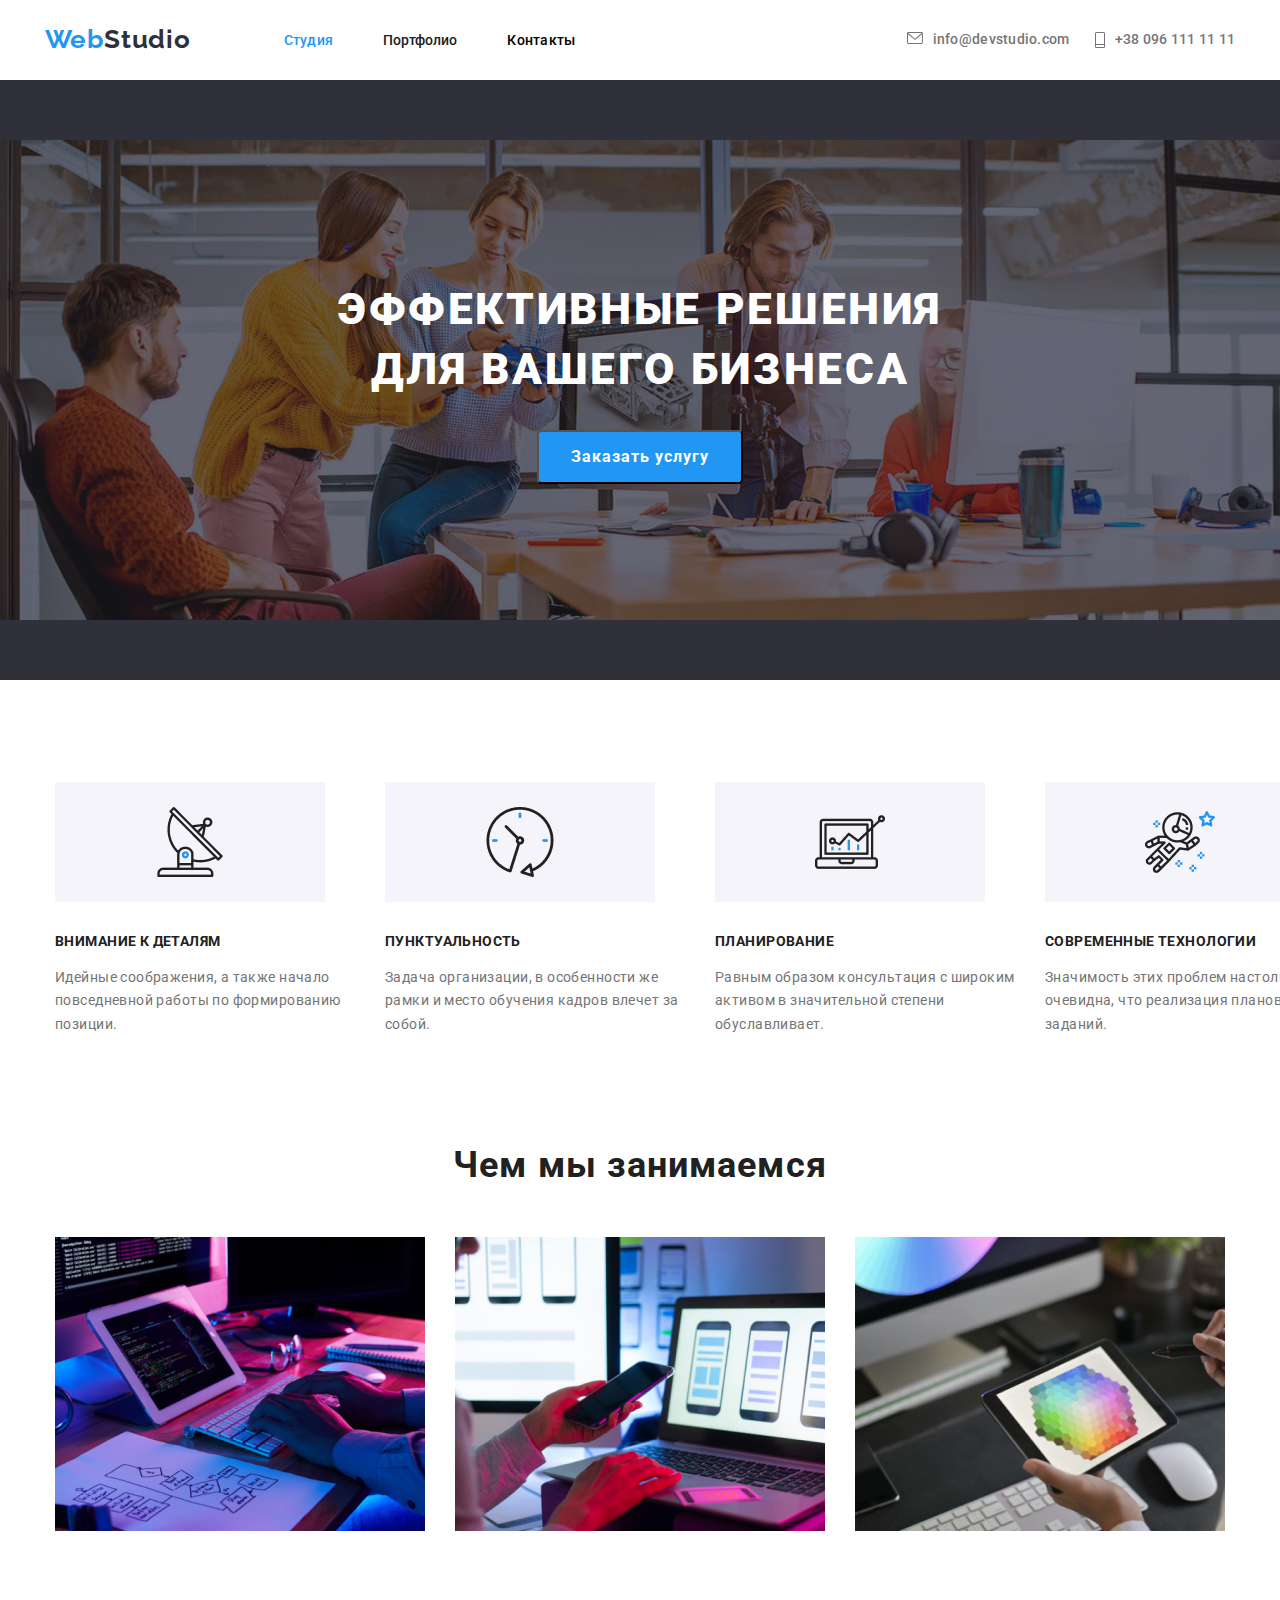
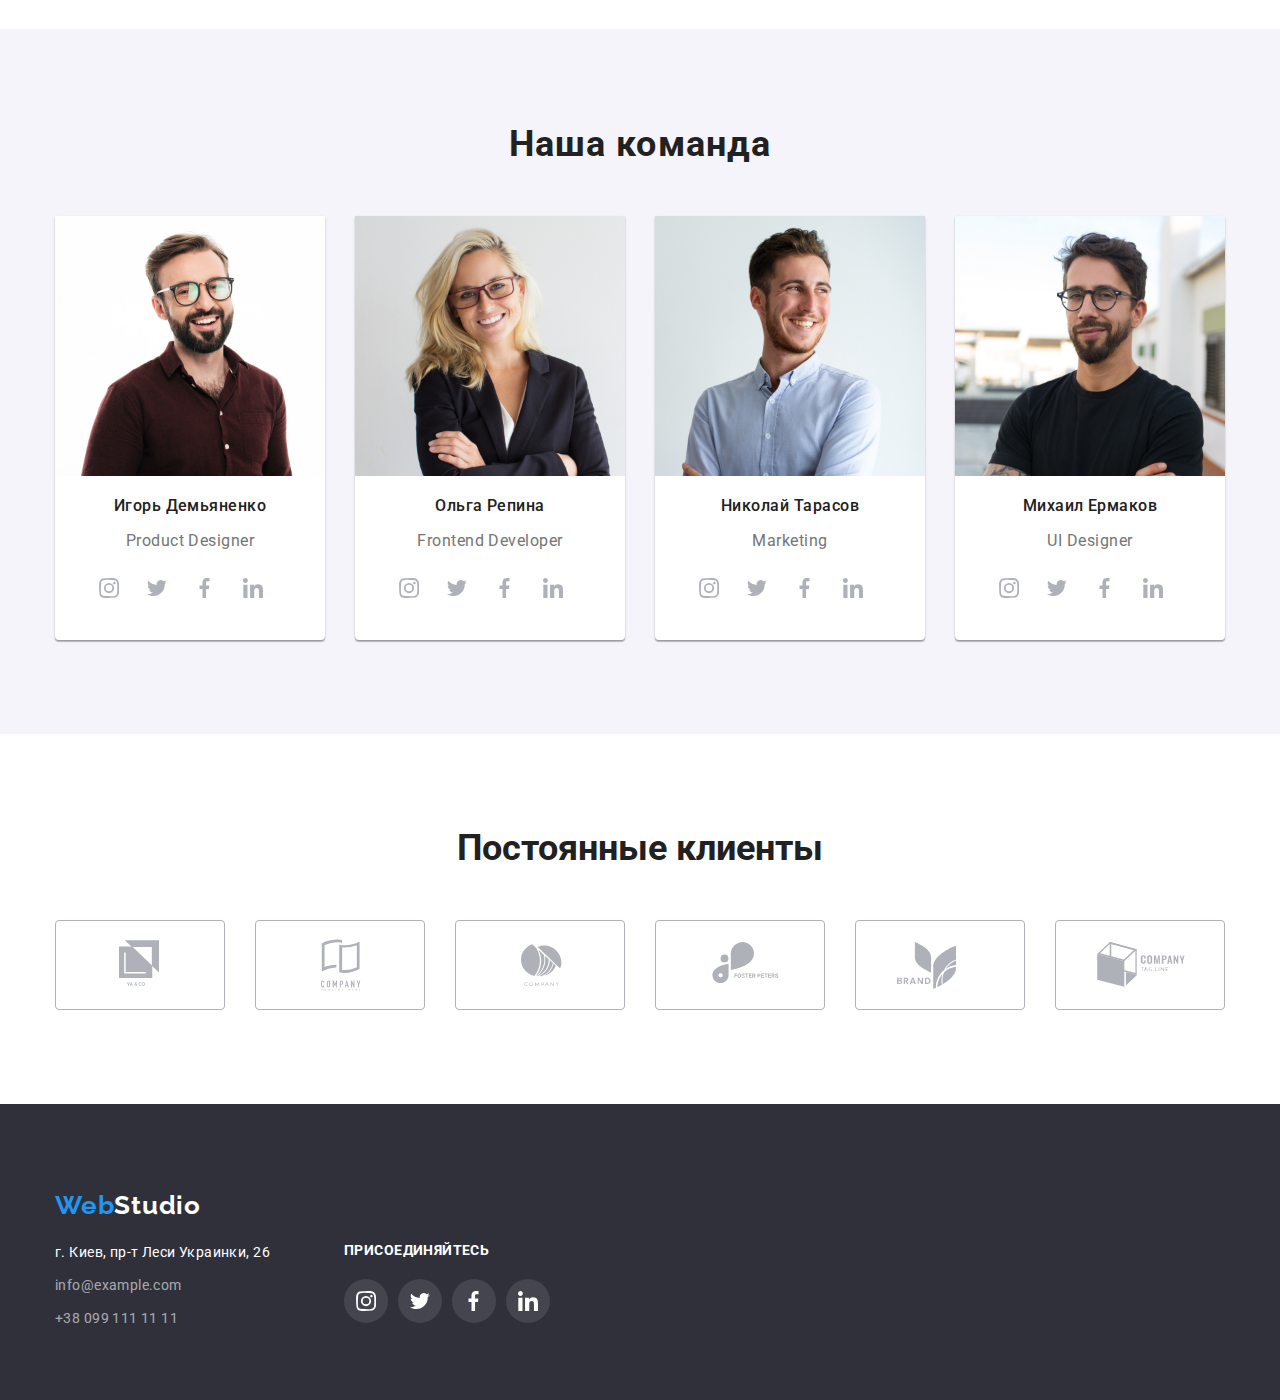
==== commit e739a948: "hw4 try1" ====
--- a/index.html
+++ b/index.html
@@ -26,10 +26,22 @@
             </ul>
      
            <ul class="nav-contacts">
-                 <li>
-                     <a class="contacts-mail" href=" mailto:info@devstudio.com">info@devstudio.com</a> 
+                 <li class="nav-icon">
+                    <svg class="letter">
+                        <use href="./img/symbol-hover.svg#icon-letter-hover">
+
+                        </use>
+                    </svg>
+                     <a class="contacts-mail" href=" mailto:info@devstudio.com">info@devstudio.com
+                      
+                     </a> 
                  </li>
-                 <li>
+                 <li class="nav-icon">
+                     <svg class="phone">
+                         <use href="./img/symbol-hover.svg#icon-phone-hover">
+
+                         </use>
+                     </svg>
                      <a class="contacts-tel" href="tel:+380961111111">+38 096 111 11 11</a> 
                  </li>  
            </ul>
@@ -278,7 +290,7 @@
 
     <!-- Постоянные клиенты -->
         <section class="regular-customers">
-            <div class="container-customers">
+            <div class="container">
                 <h2 class="customers-titel"> Постоянные клиенты </h2>
                 
                 <ul class="clients" > 
@@ -341,7 +353,7 @@
 </main>
     <!-- Подвал -->
     <footer class="footer-bg">
-        <div class="container"> 
+        <div class="container foot"> 
             <div class="footer">
         <p class="footer-logo">Web<span class="footer-logo-studio" >Studio</span> </p>
      
@@ -357,10 +369,10 @@
         </ul>
         </address>
     </div> 
-        <div class="footer-box">
+        <div class=" container footer-box">
             <h2 class="join"> ПРИСОЕДИНЯЙТЕСЬ </h2>
             <ul class="footer-socialmedia">
-                <li class="social-item" >
+                <li class="social-item-footer" >
                     <a  class="box" href="">
                         <svg class="footer-icon instagram" >
                             <use href="./img/symbol.svg#icon-instagram">
@@ -369,7 +381,7 @@
                         </svg>                      
                     </a>
                 </li>
-                <li class="social-item" > 
+                <li class="social-item-footer" > 
                     <a class="" href="">
                         <svg class="footer-icon twitter" >
                             <use href="./img/symbol.svg#icon-twitter">
@@ -378,7 +390,7 @@
                         </svg> 
                     </a> 
                 </li>
-                <li class="social-item"> 
+                <li class="social-item-footer"> 
                     <a class="footer-fb" href="">
                         <svg class="footer-icon facebook" >
                             <use href="./img/symbol.svg#icon-facebook">
@@ -387,7 +399,7 @@
                         </svg> 
                     </a>
                 </li>
-                <li class="social-item">
+                <li class="social-item-footer">
                     <a class="" href="">
                         <svg class="footer-icon linkedin" >
                             <use href="./img/symbol.svg#icon-linkedin">
--- a/css/styles.css
+++ b/css/styles.css
@@ -122,9 +122,12 @@
    margin-left: 331px;
    padding: 0;
    }
+   .nav-icon:hover{
+    color:var(--accent-color);
+   }
    
    .contacts-mail{
-   color: var(--accent-color);
+   color: var(--primery-text-color);
    font-family: Roboto;
    font-style: normal;
    font-weight: 500;
@@ -133,63 +136,68 @@
    letter-spacing: 0.02em; 
    padding-right: 25px
    }
-   .contacts-mail::before{
-       display: inline-block;
-       vertical-align: middle;
-       content: "";
-       width: 16px;
-       height: 12px;
-       margin-right: 10px;
-       align-items: center;
-       background-image: url("../img/envelope.png");
-       background-size: contain;
-       background-position: center;
-       }
-   
-   .contacts-mail:hover,
-   .contacts-mail:focus {
-   color:var(--accent-color);
-   font-family: Roboto;
-   font-style: 400;
-   font-weight: 500;
-   font-size: 14px;
-   line-height: 1.14;
-   letter-spacing: 0.02em;
-   }
-   
-   .contacts-tel{  
-   color: var(--titel-text-color);
-   font-family: Roboto;
-   font-style: normal;
-   font-weight: 500;
-   font-size: 14px;
-   line-height: 1.14;
-   letter-spacing: 0.02em;   
-   }
-   
-   .contacts-tel::before{
-   display: inline-block;
-   vertical-align: middle;
-   content: "";
-   width: 10px;
-   height: 16px;
-   margin-right: 10px;
-   background-color: #fff;
-   background-image: url("../img/vector.png");
-   background-size: contain;
-   background-position: center;
-   }
+
+.nav-icon{
+ display: flex;
+}
+
+.letter{
+width: 16px;
+height: 12px;
+padding: 0;
+margin-right: 10px;
+fill: #757575;
+cursor: pointer;
+ }
+.letter:hover{
+fill: #2196F3;
+ }
+
+   
+.contacts-mail:hover,
+.contacts-mail:focus {
+color:var(--accent-color);
+font-family: Roboto;
+font-style: 400;
+font-weight: 500;
+font-size: 14px;
+line-height: 1.14;
+letter-spacing: 0.02em;
+}
+   
+.contacts-tel{  
+color: var(--primery-text-color);
+font-family: Roboto;
+font-style: normal;
+font-weight: 500;
+font-size: 14px;
+line-height: 1.14;
+letter-spacing: 0.02em;   
+}
+.phone{
+width: 10px;
+height: 16px;
+padding: 0;
+margin-right: 10px;
+fill: #757575;
+cursor: pointer;
+}
+.phone:hover{
+fill: #2196F3;
+}
+   
+  
       
-   .contacts-tel:hover,
-   .contacts-tel:focus{
-   color:var(--accent-color);
-   font-family: Roboto;
-   font-style: normal;
-   font-weight: 500;
-   font-size: 14px;
-   line-height: 16px;
-   letter-spacing: 0.02em;
-   }
+.contacts-tel:hover,
+.contacts-tel:focus{
+color:var(--accent-color);
+font-family: Roboto;
+font-style: normal;
+font-weight: 500;
+font-size: 14px;
+line-height: 16px;
+letter-spacing: 0.02em;
+}
    
    /*  HERO */
    
@@ -442,10 +450,7 @@
     background-color: #2196F3;
     fill:#fff  
  }
-.box{
-    width: 20px;
-    height: 20px;
-}
+
  
       
 
@@ -494,8 +499,6 @@
 padding: 0;
 border: none;
 }
-.social-item-icon:hover{
-}
  
    
    
@@ -514,8 +517,6 @@
    
 
 .regular-customers{
-text-align: center;
-margin: 0 auto;
 padding-top: 94px;
 padding-bottom: 94px;
 }
@@ -528,15 +529,10 @@
 margin: 0 auto;
 padding-bottom: 50px;
 }
-.customers-titel:hover{
-  
-}
+
 
 .clients{
-display: inline;
-width: 44px;
-height: 44px;
-
+display: flex;
 }
 .one{
     fill: #AFB1B8;
@@ -547,57 +543,57 @@
 
 }
 .one:hover{
-    fill: #2196F3;
+fill: #2196F3;
 }  
 .two{
-    fill: #AFB1B8;
-    margin-top: 19px;
-    margin-right: 65px;
-    margin-bottom: 19px;
-    margin-left: 65px;
+fill: #AFB1B8;
+margin-top: 19px;
+margin-right: 65px;
+margin-bottom: 19px;
+margin-left: 65px;
 }
 .two:hover{
-    fill: #2196F3;
+fill: #2196F3;
 }
 .three{
-    fill: #AFB1B8;
-    margin-top: 24px;
-    margin-right: 64px;
-    margin-bottom: 23.4px;
-    margin-left: 65px;
+fill: #AFB1B8;
+margin-top: 24px;
+margin-right: 64px;
+margin-bottom: 23.4px;
+margin-left: 65px;
 }
 .three:hover{
-    fill: #2196F3;
+fill: #2196F3;
 }
 .four{
-    fill: #AFB1B8;
-    margin-top: 22px;
-    margin-right: 55px;
-    margin-bottom: 21px;
-    margin-left: 56px;
+fill: #AFB1B8;
+margin-top: 22px;
+margin-right: 55px;
+margin-bottom: 21px;
+margin-left: 56px;
 }
 .four:hover{
-    fill: #2196F3;
+fill: #2196F3;
 }
 .five{
-    fill: #AFB1B8;
-    margin-top: 22px;
-    margin-right: 40.52px;
-    margin-bottom: 22.56px;
-    margin-left: 41px;
+fill: #AFB1B8;
+margin-top: 22px;
+margin-right: 40.52px;
+margin-bottom: 22.56px;
+margin-left: 41px;
 }
 .five:hover{
-    fill: #2196F3;
+fill: #2196F3;
 }
 .six{
-    fill: #AFB1B8;
-    margin-top: 22px;
-    margin-right: 40.52px;
-    margin-bottom: 22.56px;
-    margin-left: 41px;
+fill: #AFB1B8;
+margin-top: 22px;
+margin-right: 40.52px;
+margin-bottom: 22.56px;
+margin-left: 41px;
 }
 .six:hover{
-    fill: #2196F3;
+fill: #2196F3;
 }
 
 
@@ -612,6 +608,7 @@
 color: #AFB1B8;
 background-color: #fff; 
 margin-right: 30px;
+
 }
 
 .logo-box:hover,
@@ -622,12 +619,18 @@
 .logo-box:last-child{
 margin-right: 0px;
 }
-/* .client-logo{
-background-position: center;
-   
-} */
+ .client-logo{
+display: block;
+width: 170px;
+height: 90px;
+   
+}
+.client:hover{
+  
+
+}
 .client-logo:hover{
-
+display: block;
 cursor: pointer;
 }
 
@@ -646,11 +649,17 @@
 
 /* FOOTER */
 .footer-bg{
+
 background-color: var( --background-color);
 padding-top: 60px;
 padding-bottom: 60px;
 }
-   
+.footer{
+display: inline-block;
+margin-right: 70px;
+align-items: center;
+}
+
 .footer-logo{
 color: var(--accent-color);
 font-family: Raleway;
@@ -670,15 +679,15 @@
 font-size: 26px;
 line-height: 1.19;
 letter-spacing: 0.03em;
-   }
-   
-   }
-   .adress{
+}
+   
+}
+.adress{
    display: block;
    
-   }
-   
-   .street{
+}
+   
+.street{
    color: var(--primary-white-color);
    font-family: Roboto;
    font-style: normal;
@@ -687,15 +696,15 @@
    line-height: 1.71;
    letter-spacing: 0.03em;
    margin-bottom: 9px;
-   }
-   .contacts{
+}
+.contacts{
    padding: 0;
    margin: 0px;
-   }
-   .footer-item{
+}
+.footer-item{
    margin-bottom: 9px;
-   }
-   .footer-email{
+}
+.footer-email{
    color: rgba(255, 255, 255, 0.6);   
    font-family: Roboto;
    font-style: normal;
@@ -705,9 +714,9 @@
    letter-spacing: 0.03em;
    padding-bottom: 9px;
    
-   }
-   
-   .footer-tel{
+}
+   
+.footer-tel{
    color: rgba(255, 255, 255, 0.6);
    font-family: Roboto;
    font-style: normal;
@@ -716,56 +725,53 @@
    line-height: 1.71;
    letter-spacing: 0.03em;
    
-   }
-  
+}
+
   
   
 .footer-socialmedia{
-display: inline;
-background-color: #FFFFFF 10 %;    
-}
-.footer{
-display: inline-block;
-margin-right: 70px;
-align-items: center;
-}
+display: flex;
+}
+
 .join{
 color: var(--primary-white-color);
-font-family: Roboto;
-font-style: normal;
-font-weight:700;
 font-size: 14px;
 line-height: 1.14;
 letter-spacing: 0.03em;
+margin: 0;
 }
 .footer-box{
-
 display: inline-block;
 width: 206px;
-height: 80px;
-align-items: center;
+padding: 0px;
 
 }
 .footer-icon{
-    fill: #fff;
-    
-    
-   
+fill: #fff;
+       
 }
 .footer-icon:hover,
 .footer-icon:focus{
     background-color: #2196F3;
 }
-.social-item{
-    
-}
+
 .footer-fb{
 display: inline-block;
 width: 44px;
 height: 44px;
+
+}
+.social-item-footer{
+display: inline-block;
+width: 44px;
+height: 44px;
 border-radius: 50%;
-background-color: #FFFFFF 10 %;    
-}
-.social-item-footer{
-    display: inline;
-}+background-color: rgb(252, 251, 251, 10%);
+margin-top: 20px;
+margin-right: 10px;
+}
+.social-item-footer:hover{
+    background-color: #2196F3;
+    fill:#fff  
+ }
+
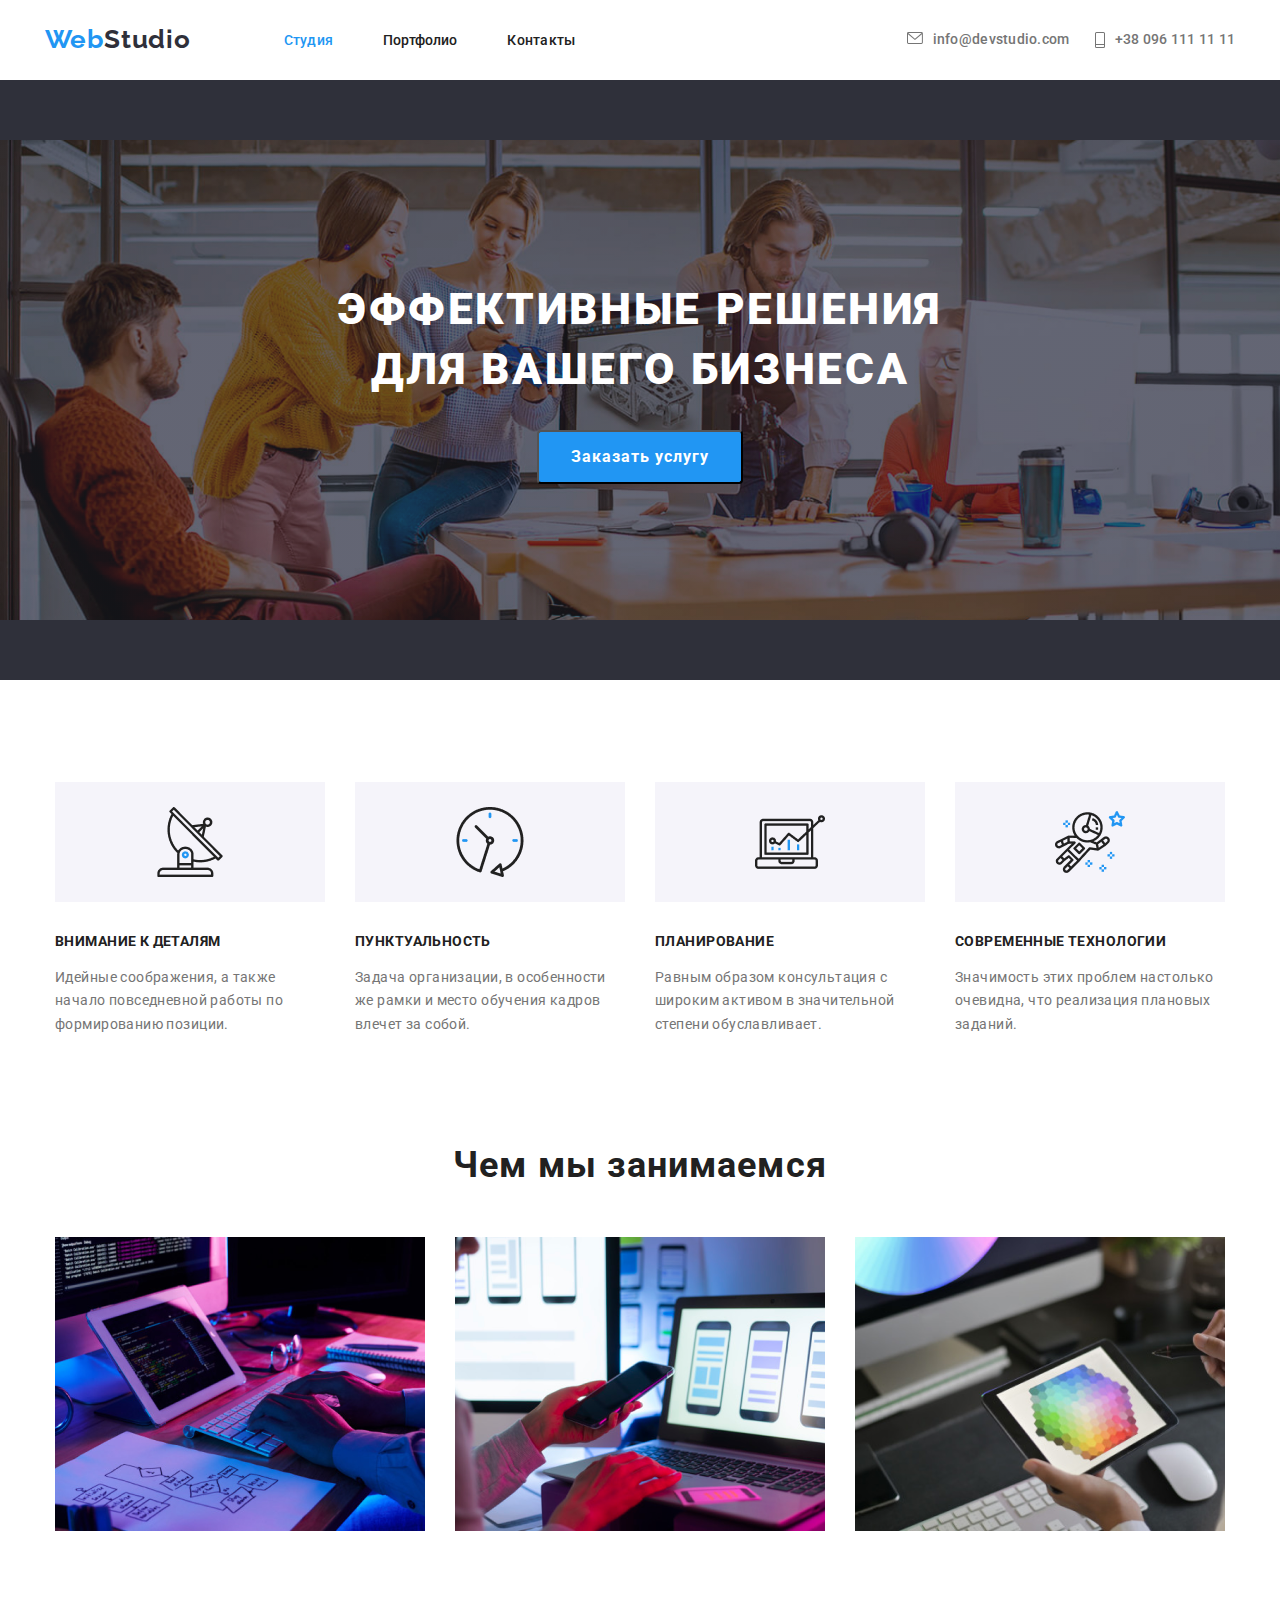
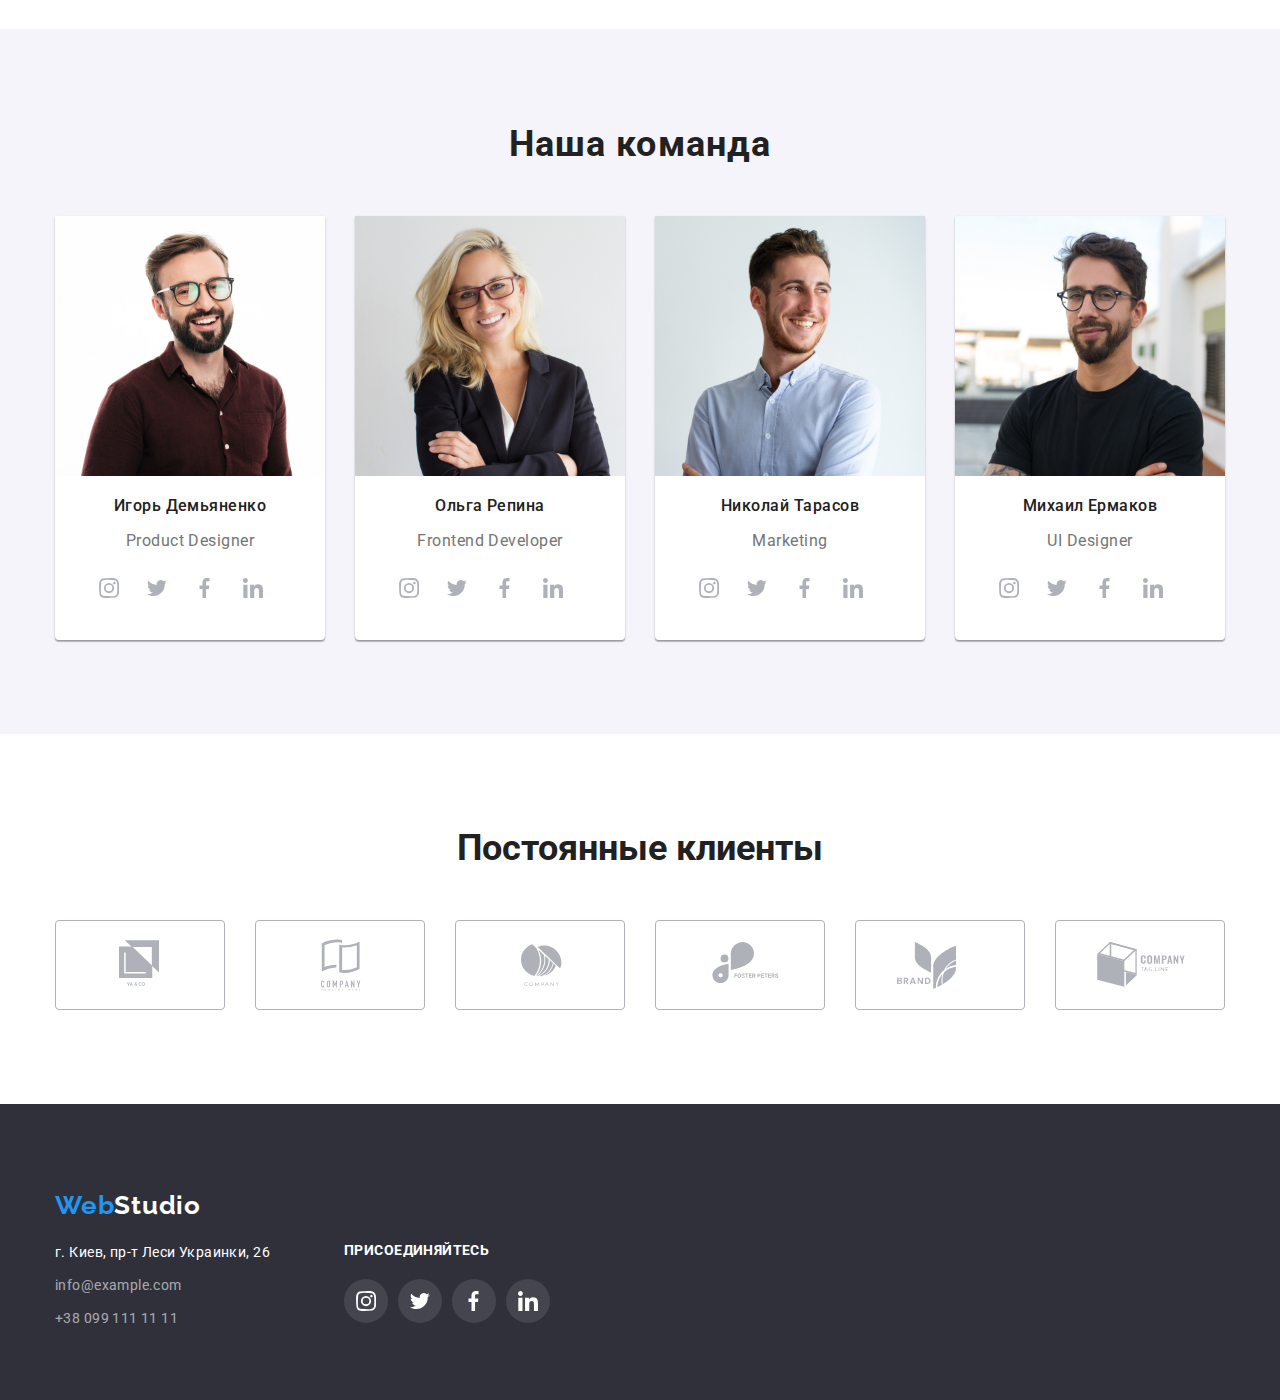
==== commit 0cfc0df3: "hover" ====
--- a/index.html
+++ b/index.html
@@ -114,8 +114,8 @@
                 <p class="position"> Product Designer</p>
                 <ul class="socialmedia">
                     <li class="social-item" >
-                        <a  class="box" href="">
-                            <svg class="social-item-icon instagram">
+                        <a  class="footer-fb" href="">
+                            <svg class="instagram">
                                 <use href="./img/symbol.svg#icon-instagram">
 
                                 </use>
@@ -123,8 +123,8 @@
                         </a>
                     </li>
                     <li class="social-item" > 
-                        <a class="" href="">
-                            <svg class="social-item-icon twitter" >
+                        <a class="footer-fb" href="">
+                            <svg class="twitter" >
                                 <use href="./img/symbol.svg#icon-twitter">
 
                                 </use>
@@ -132,8 +132,8 @@
                         </a> 
                     </li>
                     <li class="social-item"> 
-                        <a class="" href="">
-                            <svg class="social-item-icon facebook" >
+                        <a class="footer-fb" href="">
+                            <svg class="facebook" >
                                 <use href="./img/symbol.svg#icon-facebook">
 
                                 </use>
@@ -141,8 +141,8 @@
                         </a>
                     </li>
                     <li class="social-item">
-                        <a class="" href="">
-                            <svg class="social-item-icon linkedin" >
+                        <a class="footer-fb" href="">
+                            <svg class=" linkedin" >
                                 <use href="./img/symbol.svg#icon-linkedin">
 
                                 </use>
@@ -158,7 +158,7 @@
                 <p class="position">Frontend Developer</p>
                 <ul class="socialmedia">
                     <li class="social-item" >
-                        <a  class="box" href="">
+                        <a  class="footer-fb" href="">
                             <svg class="social-item-icon instagram">
                                 <use href="./img/symbol.svg#icon-instagram">
 
@@ -167,7 +167,7 @@
                         </a>
                     </li>
                     <li class="social-item" > 
-                        <a class="" href="">
+                        <a class="footer-fb" href="">
                             <svg class="social-item-icon twitter" >
                                 <use href="./img/symbol.svg#icon-twitter">
 
@@ -176,7 +176,7 @@
                         </a> 
                     </li>
                     <li class="social-item"> 
-                        <a class="" href="">
+                        <a class="footer-fb" href="">
                             <svg class="social-item-icon facebook" >
                                 <use href="./img/symbol.svg#icon-facebook">
 
@@ -185,7 +185,7 @@
                         </a>
                     </li>
                     <li class="social-item">
-                        <a class="" href="">
+                        <a class="footer-fb" href="">
                             <svg class="social-item-icon linkedin" >
                                 <use href="./img/symbol.svg#icon-linkedin">
 
@@ -202,7 +202,7 @@
                 <p class="position">Marketing</p>
                 <ul class="socialmedia">
                     <li class="social-item" >
-                        <a  class="box" href="">
+                        <a  class="footer-fb" href="">
                             <svg class="social-item-icon instagram">
                                 <use href="./img/symbol.svg#icon-instagram">
 
@@ -211,7 +211,7 @@
                         </a>
                     </li>
                     <li class="social-item" > 
-                        <a class="" href="">
+                        <a class="footer-fb" href="">
                             <svg class="social-item-icon twitter" >
                                 <use href="./img/symbol.svg#icon-twitter">
 
@@ -220,7 +220,7 @@
                         </a> 
                     </li>
                     <li class="social-item"> 
-                        <a class="" href="">
+                        <a class="footer-fb" href="">
                             <svg class="social-item-icon facebook" >
                                 <use href="./img/symbol.svg#icon-facebook">
 
@@ -229,7 +229,7 @@
                         </a>
                     </li>
                     <li class="social-item">
-                        <a class="" href="">
+                        <a class="footer-fb" href="">
                             <svg class="social-item-icon linkedin" >
                                 <use href="./img/symbol.svg#icon-linkedin">
 
@@ -246,7 +246,7 @@
                 <p class="position"> UI Designer</p>
                 <ul class="socialmedia">
                     <li class="social-item" >
-                        <a  class="box" href="">
+                        <a  class="footer-fb" href="">
                             <svg class="social-item-icon instagram">
                                 <use href="./img/symbol.svg#icon-instagram">
 
@@ -255,7 +255,7 @@
                         </a>
                     </li>
                     <li class="social-item" > 
-                        <a class="" href="">
+                        <a class="footer-fb" href="">
                             <svg class="social-item-icon twitter" >
                                 <use href="./img/symbol.svg#icon-twitter">
 
@@ -264,7 +264,7 @@
                         </a> 
                     </li>
                     <li class="social-item"> 
-                        <a class="" href="">
+                        <a class="footer-fb" href="">
                             <svg class="social-item-icon facebook" >
                                 <use href="./img/symbol.svg#icon-facebook">
 
@@ -273,7 +273,7 @@
                         </a>
                     </li>
                     <li class="social-item">
-                        <a class="" href="">
+                        <a class="footer-fb" href="">
                             <svg class="social-item-icon linkedin" >
                                 <use href="./img/symbol.svg#icon-linkedin">
 
@@ -373,7 +373,7 @@
             <h2 class="join"> ПРИСОЕДИНЯЙТЕСЬ </h2>
             <ul class="footer-socialmedia">
                 <li class="social-item-footer" >
-                    <a  class="box" href="">
+                    <a  class="footer-fb" href="">
                         <svg class="footer-icon instagram" >
                             <use href="./img/symbol.svg#icon-instagram">
 
@@ -382,7 +382,7 @@
                     </a>
                 </li>
                 <li class="social-item-footer" > 
-                    <a class="" href="">
+                    <a class="footer-fb" href="">
                         <svg class="footer-icon twitter" >
                             <use href="./img/symbol.svg#icon-twitter">
 
@@ -400,7 +400,7 @@
                     </a>
                 </li>
                 <li class="social-item-footer">
-                    <a class="" href="">
+                    <a class="footer-fb" href="">
                         <svg class="footer-icon linkedin" >
                             <use href="./img/symbol.svg#icon-linkedin">
 
--- a/css/styles.css
+++ b/css/styles.css
@@ -1,145 +1,143 @@
 :root {
-    --primery-text-color: #757575;
-   --titel-text-color: #212121;
-   --accent-color: #2196F3;
-   --primary-white-color: #fff;
-   --background-color: #2F303A;
-   }
-   
-   
-   ul{
-   list-style: none;
-   margin: 0px;
-   padding: 0px;
-   }
-   a{
-   text-decoration: none;
-   }
-   
-   .body{
-   font-family: Roboto, sans-serif;  
-   }
-   
-   .header{
-   display: flex;
-   background-color: #ffffff;
-   font-family: Roboto;
-   }
-   
-   .header-container{
-   display: flex;
-   align-items: center;
-   padding-left: 15px;
-   padding-right: 15px;
-   margin-left: auto;
-   margin-right: auto; 
-   }
-   
-   .container{
-   width: 1200px;
-   padding: 0px 15px;
-   margin: 0 auto; 
-   }
-   
-   .header-logo{
-   color: var(--accent-color); 
-   font-family: Raleway;
-   font-style: normal;
-   font-weight: 700;
-   font-size: 26px;
-   line-height: 1.19;  
-   letter-spacing: 0.03em;
-   padding-top: 24px;
-   padding-bottom: 25px;
-   margin: 0;
-   }
-   
-   .logo-part-two{
-   color: #2F303A;
-   font-family: Raleway;
-   font-style: normal;
-   font-weight: 700;
-   font-size: 26px;
-   line-height: 1.19;  
-   letter-spacing: 0.03em;
-   }
-   
-   .navigation{
-   display: flex;
-   margin-left: 93px;
-   padding-left: 0;
-   }
-   
-   .link-studio{
-   color: var(--accent-color);
-   font-family: Roboto;
-   font-style: normal;
-   font-weight: 500;
-   font-size: 14px;
-   line-height: 1.14;
-   letter-spacing: 0.02em;
-   margin-right: 50px;
-   }
-   
-   .link-studio:hover,
-   .link-studio:focus{
-   color: var(--accent-color);
-   }
-   
-   .link-portfolio{
-   color: var(--titel-text-color);
-   font-family: Roboto;
-   font-weight: 500;
-   font-size: 14px;
-   line-height: 1.14;  
-   margin-right: 50px;  
-   }
-   
-   .link-portfolio:hover,
-   .link-portfolio:focus
-   {
-   color: var(--accent-color);
-   }
-   
-   .link-contact{
-   color: var(--titel-text-color)
-   font-family: Roboto;
-   font-style: normal;
-   font-weight: 500;
-   font-size: 14px;
-   line-height: 1.14;
-   letter-spacing: 0.02em;
-     
-   }
-   
-   .link-contact:hover,
-   .link-contact:focus{
-   color: var(--accent-color);
-   }
-   
-   .nav-contacts{
-   display: flex;
-   margin-left: 331px;
-   padding: 0;
-   }
-   .nav-icon:hover{
-    color:var(--accent-color);
-   }
-   
-   .contacts-mail{
-   color: var(--primery-text-color);
-   font-family: Roboto;
-   font-style: normal;
-   font-weight: 500;
-   font-size: 14px;
-   line-height: 1.14;
-   letter-spacing: 0.02em; 
-   padding-right: 25px
-   }
+--primery-text-color: #757575;
+--titel-text-color: #212121;
+--accent-color: #2196F3;
+--primary-white-color: #fff;
+--background-color: #2F303A;
+}
+   
+   
+ul{
+list-style: none;
+margin: 0px;
+padding: 0px;
+}
+a{
+text-decoration: none;
+}
+   
+.body{
+font-family: Roboto, sans-serif;  
+}
+   
+.header{
+display: flex;
+background-color: #ffffff;
+font-family: Roboto;
+}
+   
+.header-container{
+display: flex;
+align-items: center;
+padding-left: 15px;
+padding-right: 15px;
+margin-left: auto;
+margin-right: auto; 
+}
+   
+.container{
+width: 1200px;
+padding: 0px 15px;
+margin: 0 auto; 
+}
+   
+.header-logo{
+color: var(--accent-color); 
+font-family: Raleway;
+font-style: normal;
+font-weight: 700;
+font-size: 26px;
+line-height: 1.19;  
+letter-spacing: 0.03em;
+padding-top: 24px;
+padding-bottom: 25px;
+margin: 0;
+}
+   
+.logo-part-two{
+color: #2F303A;
+font-family: Raleway;
+font-style: normal;
+font-weight: 700;
+font-size: 26px;
+line-height: 1.19;  
+letter-spacing: 0.03em;
+}
+   
+.navigation{
+display: flex;
+margin-left: 93px;
+padding-left: 0;
+}
+   
+.link-studio{
+color: var(--accent-color);
+font-family: Roboto;
+font-style: normal;
+font-weight: 500;
+font-size: 14px;
+line-height: 1.14;
+letter-spacing: 0.02em;
+margin-right: 50px;
+}
+   
+.link-studio:hover,
+.link-studio:focus{
+color: var(--accent-color);
+}
+   
+.link-portfolio{
+color: var(--titel-text-color);
+font-family: Roboto;
+font-weight: 500;
+font-size: 14px;
+line-height: 1.14;  
+margin-right: 50px;  
+}
+   
+.link-portfolio:hover,
+.link-portfolio:focus
+{
+color: var(--accent-color);
+}
+   
+.link-contact{
+color: var(--titel-text-color);
+font-family: Roboto;
+font-style: normal;
+font-weight: 500;
+font-size: 14px;
+line-height: 1.14;
+letter-spacing: 0.02em;
+}
+   
+.link-contact:hover,
+.link-contact:focus{
+color: var(--accent-color);
+}
+   
+.nav-contacts{
+display: flex;
+margin-left: 331px;
+padding: 0;
+}
+
+   
+.contacts-mail{
+ color: var(--primery-text-color);
+font-family: Roboto;
+font-style: normal;
+font-weight: 500;
+font-size: 14px;
+line-height: 1.14;
+letter-spacing: 0.02em; 
+padding-right: 25px
+}
 
 .nav-icon{
- display: flex;
-}
+display: flex;
+}
+
 
 .letter{
 width: 16px;
@@ -148,15 +146,16 @@
 margin-right: 10px;
 fill: #757575;
 cursor: pointer;
- }
-.letter:hover{
+}
+.letter:hover,
+.letter:focus{
 fill: #2196F3;
- }
+}
 
    
 .contacts-mail:hover,
 .contacts-mail:focus {
-color:var(--accent-color);
+;
 font-family: Roboto;
 font-style: 400;
 font-weight: 500;
@@ -182,12 +181,11 @@
 fill: #757575;
 cursor: pointer;
 }
-.phone:hover{
+.phone:hover,
+.phone:focus{
 fill: #2196F3;
 }
-   
-  
-      
+       
 .contacts-tel:hover,
 .contacts-tel:focus{
 color:var(--accent-color);
@@ -201,310 +199,307 @@
    
    /*  HERO */
    
-   .hero{
-   max-width: 1600px;
-   height: 600px;
-   margin-left: auto;
-   margin-right: auto;  
-   background-image: linear-gradient(to right,
-   rgba(47, 48, 58, 0.4), rgba(47, 48, 58, 0.4)),
-   url("../img/hero.jpg");
-   background-repeat: no-repeat;
-   background-size: contain;
-   background-position: center;
-   background-color: var( --background-color);
-   text-align: center;
-   padding-top: 200px;
-   padding-bottom: 200px;   
-   }
-   
-   .hero-titel{
-   color:  var(--primary-white-color);
-   font-family: Roboto;
-   font-style: normal;
-   font-weight: 900;
-   font-size: 44px;
-   line-height: 1.36;
-   text-align: center;
-   letter-spacing: 0.06em;
-   text-transform: uppercase;
-   width: 696px; 
-   padding-bottom: 30px;
-   margin: 0 auto;   
-   }
-   
-   .hero-button{
-   background-color: var(--accent-color);
-   border-radius: 4px;
-   padding-top: 10px;
-   padding-right: 32px;
-   padding-bottom: 10px;
-   padding-left: 32px;
-   font-family: Roboto;
-   font-style: normal;
-   font-weight: 700;
-   font-size: 16px;
-   line-height: 30px;
-   }
+.hero{
+max-width: 1600px;
+height: 600px;
+margin-left: auto;
+margin-right: auto;  
+background-image: linear-gradient(to right,
+rgba(47, 48, 58, 0.4), rgba(47, 48, 58, 0.4)),
+url("../img/hero.jpg");
+background-repeat: no-repeat;
+background-size: contain;
+background-position: center;
+background-color: var( --background-color);
+text-align: center;
+padding-top: 200px;
+padding-bottom: 200px;   
+}
+   
+.hero-titel{
+color:  var(--primary-white-color);
+font-family: Roboto;
+font-style: normal;
+font-weight: 900;
+font-size: 44px;
+line-height: 1.36;
+text-align: center;
+letter-spacing: 0.06em;
+text-transform: uppercase;
+width: 696px; 
+padding-bottom: 30px;
+margin: 0 auto;   
+}
+   
+.hero-button{
+background-color: var(--accent-color);
+border-radius: 4px;
+padding-top: 10px;
+padding-right: 32px;
+padding-bottom: 10px;
+padding-left: 32px;
+font-family: Roboto;
+font-style: normal;
+font-weight: 700;
+font-size: 16px;
+line-height: 30px;
+cursor: pointer;
+}
       
-   .button-text{
-   display: inline-block;
-   text-align: center;
-   text-decoration: none;
-   color: var(--primary-white-color);
-   margin: 0;
-   letter-spacing: 0.06em;   
-   }
-   
-   
-   
-   .section-text{
-   padding-top: 102px;
-   padding-bottom: 94px;
-   margin: 0% auto;
-   }
-   
-   .text {
-   display: flex;
-   margin: 0;
-   padding: 0;
-   }
-   
-   .text-titel{
-   color: var(--titel-text-color);  
-   font-family: Roboto;
-   font-style: normal;
-   font-weight: 700;
-   font-size: 14px;
-   line-height: 1.4;
-   letter-spacing: 0.03em; 
-   margin-top: 0;
-   }
-   
-   .text-item{
-   color: var(--primery-text-color);
-   font-family: Roboto;
-   font-style: normal;
-   font-weight: 400;
-   font-size: 14px;
-   line-height: 1.7;
-   letter-spacing: 0.03em;
-   margin-top: 0;
-   
-   }
-   .text-post{
-   width: 270px;
-   margin-right: 30px;
-   }
-   .text-post::before{
-   display: block;
-   content: "";
-   width: 270px;
-   height: 120px;
-   background-color: #F5F4FA;
-   background-repeat: no-repeat;
-   background-position: 50% 50%;
-   margin-bottom: 30px;
-   margin-right: 30px;
-   }
-   .text-post{
-       width: auto;
-   }
-   
-   .text-post:nth-child(1)::before{
-   background-image: url("../img/antenna.png");   
-   }
-   .text-post:nth-child(2)::before{
-   background-image: url("../img/clock.png");
-   }
+.button-text{
+display: inline-block;
+text-align: center;
+text-decoration: none;
+color: var(--primary-white-color);
+margin: 0;
+letter-spacing: 0.06em;   
+}
+    
+.section-text{
+padding-top: 102px;
+padding-bottom: 94px;
+margin: 0% auto;
+}
+   
+.text {
+display: flex;
+margin: 0;
+padding: 0;
+}
+   
+.text-titel{
+color: var(--titel-text-color);  
+font-family: Roboto;
+font-style: normal;
+font-weight: 700;
+font-size: 14px;
+line-height: 1.4;
+letter-spacing: 0.03em; 
+margin-top: 0;
+}
+   
+.text-item{
+color: var(--primery-text-color);
+font-family: Roboto;
+font-style: normal;
+font-weight: 400;
+font-size: 14px;
+line-height: 1.7;
+letter-spacing: 0.03em;
+margin-top: 0;
+}
+.text-post{
+width: 270px;
+margin-right: 30px;
+}
+.text-post::before{
+display: block;
+content: "";
+width: 270px;
+height: 120px;
+background-color: #F5F4FA;
+background-repeat: no-repeat;
+background-position: 50% 50%;
+margin-bottom: 30px;
+}
+.text-post{
+width: auto;
+}
+   
+.text-post:nth-child(1)::before{
+background-image: url("../img/antenna.png");   
+}
+.text-post:nth-child(2)::before{
+background-image: url("../img/clock.png");
+}
           
-   .text-post:nth-child(3)::before{
-   background-image: url("../img/diagram.png");
-   }
-   .text-post:nth-child(4)::before{
-   background-image: url("../img/astronaut.png");
-   }
-   
-   .text-post:last-child{
-   margin-right: 0;
-   }
-   
-   
-   
-   .about-us-section {
-   text-align: center;
-   padding-bottom: 94px;
-   width: 1170px;
-   margin: 0 auto;
-   }
-   
-   
-   .about-us-titel{
-   color: var(--titel-text-color);
-   font-family: Roboto;
-   font-weight: 700;
-   font-size: 36px;
-   line-height: 1.16;
-   text-align: center;
-   letter-spacing: 0.03em; 
-   margin: 0% auto;
-   padding-bottom: 50px;   
-   }
-   
-   .about-us {
-   text-align: center; 
-   display: flex;
-   margin: 0 auto;
-   padding: 0px;
-   }
-   
-   .picture{
-   margin-right: 30px;
-   }
-   .picture:last-child{
-   margin-right: 0;
-   }
-   
-   
-   .our-team-section{
-   background: #F5F4FA;
-   padding-top: 94px;
-   padding-bottom: 94px;
-   margin: auto;
-   }
-   
-   .our-team-titel{
-   color: var(--titel-text-color);
-   font-family: Roboto;
-   font-weight: 700px;
-   font-size: 36px;
-   line-height: 1.2;
-   text-align: center;
-   letter-spacing: 0.03em;
-   margin: 0 auto;
-   padding-bottom: 50px;   
-   }
-   
-   .cards{
-   display: flex;
-   margin: 0 auto;
-   padding: 0px;
-   width: 1170px;
-   }
-   
-   .item{ 
-   margin-right: 30px;
-   
-   background: #FFFFFF;
-   box-shadow: 0px 1px 3px rgba(0, 0, 0, 0.12), 0px 1px 1px rgba(0, 0, 0, 0.14), 0px 2px 1px rgba(0, 0, 0, 0.2);
-   border-radius: 0px 0px 4px 4px;
-   }
-   
-   
-   
-   .imagine-one{  
-   background: url(4853.jpg);
-   border-radius: 0px;
-   }
-   
-   .name{
-   color: var(--titel-text-color);
-   font-family: Roboto;
-   font-style: normal;
-   font-weight: 500;
-   font-size: 16px;
-   line-height: 1.18;
-   text-align: center;
-   letter-spacing: 0.03em;
-   }
-   .position{
-   color: var(--primery-text-color);
-   font-family: Roboto;
-   font-style: normal;
-   font-weight: 400;
-   font-size: 16px;
-   line-height: 1.18;
-   text-align: center;
-   letter-spacing: 0.03em;
-   }
-
-   .socialmedia{
-    width: 206px;
-   height: 44px;
-   align-items: center;
-   margin-left: auto;
-  margin-right: auto;
-   margin-bottom: 30px ;
-   }
+.text-post:nth-child(3)::before{
+background-image: url("../img/diagram.png");
+}
+.text-post:nth-child(4)::before{
+background-image: url("../img/astronaut.png");
+}
+   
+.text-post:last-child{
+margin-right: 0;
+}
+     
+.about-us-section {
+text-align: center;
+padding-bottom: 94px;
+width: 1170px;
+margin: 0 auto;
+}
+     
+.about-us-titel{
+color: var(--titel-text-color);
+ font-family: Roboto;
+font-weight: 700;
+font-size: 36px;
+line-height: 1.16;
+text-align: center;
+letter-spacing: 0.03em; 
+margin: 0% auto;
+padding-bottom: 50px;   
+}
+   
+.about-us {
+text-align: center; 
+display: flex;
+margin: 0 auto;
+padding: 0px;
+}
+   
+.picture{
+margin-right: 30px;
+}
+.picture:last-child{
+margin-right: 0;
+}
+   
+   
+.our-team-section{
+background: #F5F4FA;
+padding-top: 94px;
+padding-bottom: 94px;
+margin: auto;
+}
+   
+.our-team-titel{
+color: var(--titel-text-color);
+font-family: Roboto;
+font-weight: 700px;
+font-size: 36px;
+line-height: 1.2;
+text-align: center;
+letter-spacing: 0.03em;
+margin: 0 auto;
+padding-bottom: 50px;   
+}
+   
+.cards{
+display: flex;
+margin: 0 auto;
+padding: 0px;
+width: 1170px;
+}
+   
+.item{ 
+margin-right: 30px;
+background: #FFFFFF;
+box-shadow: 0px 1px 3px rgba(0, 0, 0, 0.12), 0px 1px 1px rgba(0, 0, 0, 0.14), 0px 2px 1px rgba(0, 0, 0, 0.2);
+border-radius: 0px 0px 4px 4px;
+}
+   
+   
+   
+.imagine-one{  
+background: url(4853.jpg);
+border-radius: 0px;
+}
+   
+.name{
+color: var(--titel-text-color);
+font-family: Roboto;
+font-style: normal;
+font-weight: 500;
+font-size: 16px;
+line-height: 1.18;
+text-align: center;
+letter-spacing: 0.03em;
+}
+.position{
+color: var(--primery-text-color);
+font-family: Roboto;
+font-style: normal;
+font-weight: 400;
+font-size: 16px;
+line-height: 1.18;
+text-align: center;
+letter-spacing: 0.03em;
+}
+
+.socialmedia{
+width: 206px;
+height: 44px;
+align-items: center;
+margin-left: auto;
+margin-right: auto;
+margin-bottom: 30px ;
+}
 .social-item{
 display: inline-block;
 width: 44px;
 height: 44px;
 border-radius: 50%;
- }
+}
 .social-item:last-child{
-   margin-right: 0px;
-}
-
- .social-item:hover{
-    background-color: #2196F3;
-    fill:#fff  
- }
-
- 
-      
-
+margin-right: 0px;
+}
+
+
+.social-item:hover,
+.social-item:focus{
+fill: #fff;
+background-color: #2196F3;
+border-radius: 50%;
+
+}
 
 .instagram{
 margin: 12px; 
 width: 20px;
 height: 20px;
 fill: #AFB1B8;
-
-}
-.instagram:hover{
-
-    fill: #fff;
-}
+}
+.instagram:hover,
+.instagram:focus{
+fill: #fff;
+background-color: #2196F3;
+}
+
 .twitter{
-    margin: 12px; 
-    width: 20px;
-    height: 20px;
-fill: #AFB1B8;
-}
-.twitter:hover{
-    fill: #fff;
-}
+margin: 12px; 
+width: 20px;
+height: 20px;
+fill: #AFB1B8;
+}
+.twitter:hover,
+.twitter:focus{
+fill: #fff;
+}
+
 .facebook{
-    margin: 12px; 
-    width: 20px;
-    height: 20px;
-fill: #AFB1B8;
-}
-.facebook:hover{
+margin: 12px; 
+width: 20px;
+height: 20px;
+fill: #AFB1B8;
+}
+.facebook:hover,
+.facebook:focus{
 fill: #fff; 
 }
+
 .linkedin{
 margin: 12px; 
 width: 20px;
 height: 20px;
 fill: #AFB1B8;
 }
-.linkedin:hover{
+.linkedin:hover,
+.linkedin:focus{
 fill: #fff;
 }
-
 
 .link{
 padding: 0;
 border: none;
 }
  
-   
-   
+ 
 .imagine-two{
 border-radius: 0px;
- }
+}
    
 .imagine-three{
 border-radius: 0px;
@@ -534,15 +529,17 @@
 .clients{
 display: flex;
 }
+
 .one{
-    fill: #AFB1B8;
-    margin-top: 20px;
-    margin-right: 63px;
-    margin-bottom: 20px;
-    margin-left: 63px;
-
-}
-.one:hover{
+fill: #AFB1B8;
+margin-top: 20px;
+margin-right: 63px;
+margin-bottom: 20px;
+margin-left: 63px;
+}
+.one:hover,
+.one:focus{
+
 fill: #2196F3;
 }  
 .two{
@@ -552,7 +549,8 @@
 margin-bottom: 19px;
 margin-left: 65px;
 }
-.two:hover{
+.two:hover,
+.two:focus{
 fill: #2196F3;
 }
 .three{
@@ -562,7 +560,8 @@
 margin-bottom: 23.4px;
 margin-left: 65px;
 }
-.three:hover{
+.three:hover,
+.three:focus{
 fill: #2196F3;
 }
 .four{
@@ -572,7 +571,8 @@
 margin-bottom: 21px;
 margin-left: 56px;
 }
-.four:hover{
+.four:hover,
+.four:focus{
 fill: #2196F3;
 }
 .five{
@@ -582,7 +582,8 @@
 margin-bottom: 22.56px;
 margin-left: 41px;
 }
-.five:hover{
+.five:hover,
+.five:focus{
 fill: #2196F3;
 }
 .six{
@@ -592,7 +593,8 @@
 margin-bottom: 22.56px;
 margin-left: 41px;
 }
-.six:hover{
+.six:hover,
+.six:focus{
 fill: #2196F3;
 }
 
@@ -608,28 +610,24 @@
 color: #AFB1B8;
 background-color: #fff; 
 margin-right: 30px;
-
 }
 
 .logo-box:hover,
 .logo-box:focus{
- border: 1px solid #2196F3;
+border: 1px solid #2196F3;
 cursor: pointer;
 }
 .logo-box:last-child{
 margin-right: 0px;
 }
- .client-logo{
+.client-logo{
 display: block;
 width: 170px;
-height: 90px;
-   
-}
-.client:hover{
-  
-
-}
-.client-logo:hover{
+height: 90px;  
+}
+
+.client-logo:hover,
+.client-logo:focus{
 display: block;
 cursor: pointer;
 }
@@ -649,7 +647,6 @@
 
 /* FOOTER */
 .footer-bg{
-
 background-color: var( --background-color);
 padding-top: 60px;
 padding-bottom: 60px;
@@ -681,54 +678,48 @@
 letter-spacing: 0.03em;
 }
    
-}
 .adress{
-   display: block;
-   
+display: block;  
 }
    
 .street{
-   color: var(--primary-white-color);
-   font-family: Roboto;
-   font-style: normal;
-   font-weight: 400;
-   font-size: 14px;
-   line-height: 1.71;
-   letter-spacing: 0.03em;
-   margin-bottom: 9px;
+color: var(--primary-white-color);
+font-family: Roboto;
+font-style: normal;
+font-weight: 400;
+font-size: 14px;
+line-height: 1.71;
+letter-spacing: 0.03em;
+margin-bottom: 9px;
 }
 .contacts{
-   padding: 0;
-   margin: 0px;
+padding: 0;
+margin: 0px;
 }
 .footer-item{
-   margin-bottom: 9px;
+margin-bottom: 9px;
 }
 .footer-email{
-   color: rgba(255, 255, 255, 0.6);   
-   font-family: Roboto;
-   font-style: normal;
-   font-weight: 400;
-   font-size: 14px;
-   line-height: 1.71;
-   letter-spacing: 0.03em;
-   padding-bottom: 9px;
-   
+color: rgba(255, 255, 255, 0.6);   
+font-family: Roboto;
+font-style: normal;
+font-weight: 400;
+font-size: 14px;
+line-height: 1.71;
+letter-spacing: 0.03em;
+padding-bottom: 9px;  
 }
    
 .footer-tel{
-   color: rgba(255, 255, 255, 0.6);
-   font-family: Roboto;
-   font-style: normal;
-   font-weight: 400;
-   font-size: 14px;
-   line-height: 1.71;
-   letter-spacing: 0.03em;
-   
-}
-
-  
-  
+color: rgba(255, 255, 255, 0.6);
+font-family: Roboto;
+font-style: normal;
+font-weight: 400;
+font-size: 14px;
+line-height: 1.71;
+letter-spacing: 0.03em;  
+}
+
 .footer-socialmedia{
 display: flex;
 }
@@ -750,17 +741,24 @@
 fill: #fff;
        
 }
-.footer-icon:hover,
+/* .footer-icon:hover,
 .footer-icon:focus{
-    background-color: #2196F3;
-}
+
+fill: #fff;
+} */
 
 .footer-fb{
 display: inline-block;
 width: 44px;
 height: 44px;
-
-}
+}
+.footer-fb:hover,
+.footer-fb:focus{
+fill: #fff;
+background-color: #2196F3;
+border-radius: 50%;
+}
+
 .social-item-footer{
 display: inline-block;
 width: 44px;
@@ -770,8 +768,10 @@
 margin-top: 20px;
 margin-right: 10px;
 }
-.social-item-footer:hover{
-    background-color: #2196F3;
-    fill:#fff  
- }
-
+.social-item-footer:hover,
+.social-item-footer:focus{
+background-color: #2196F3;
+fill:#fff  
+}
+
+
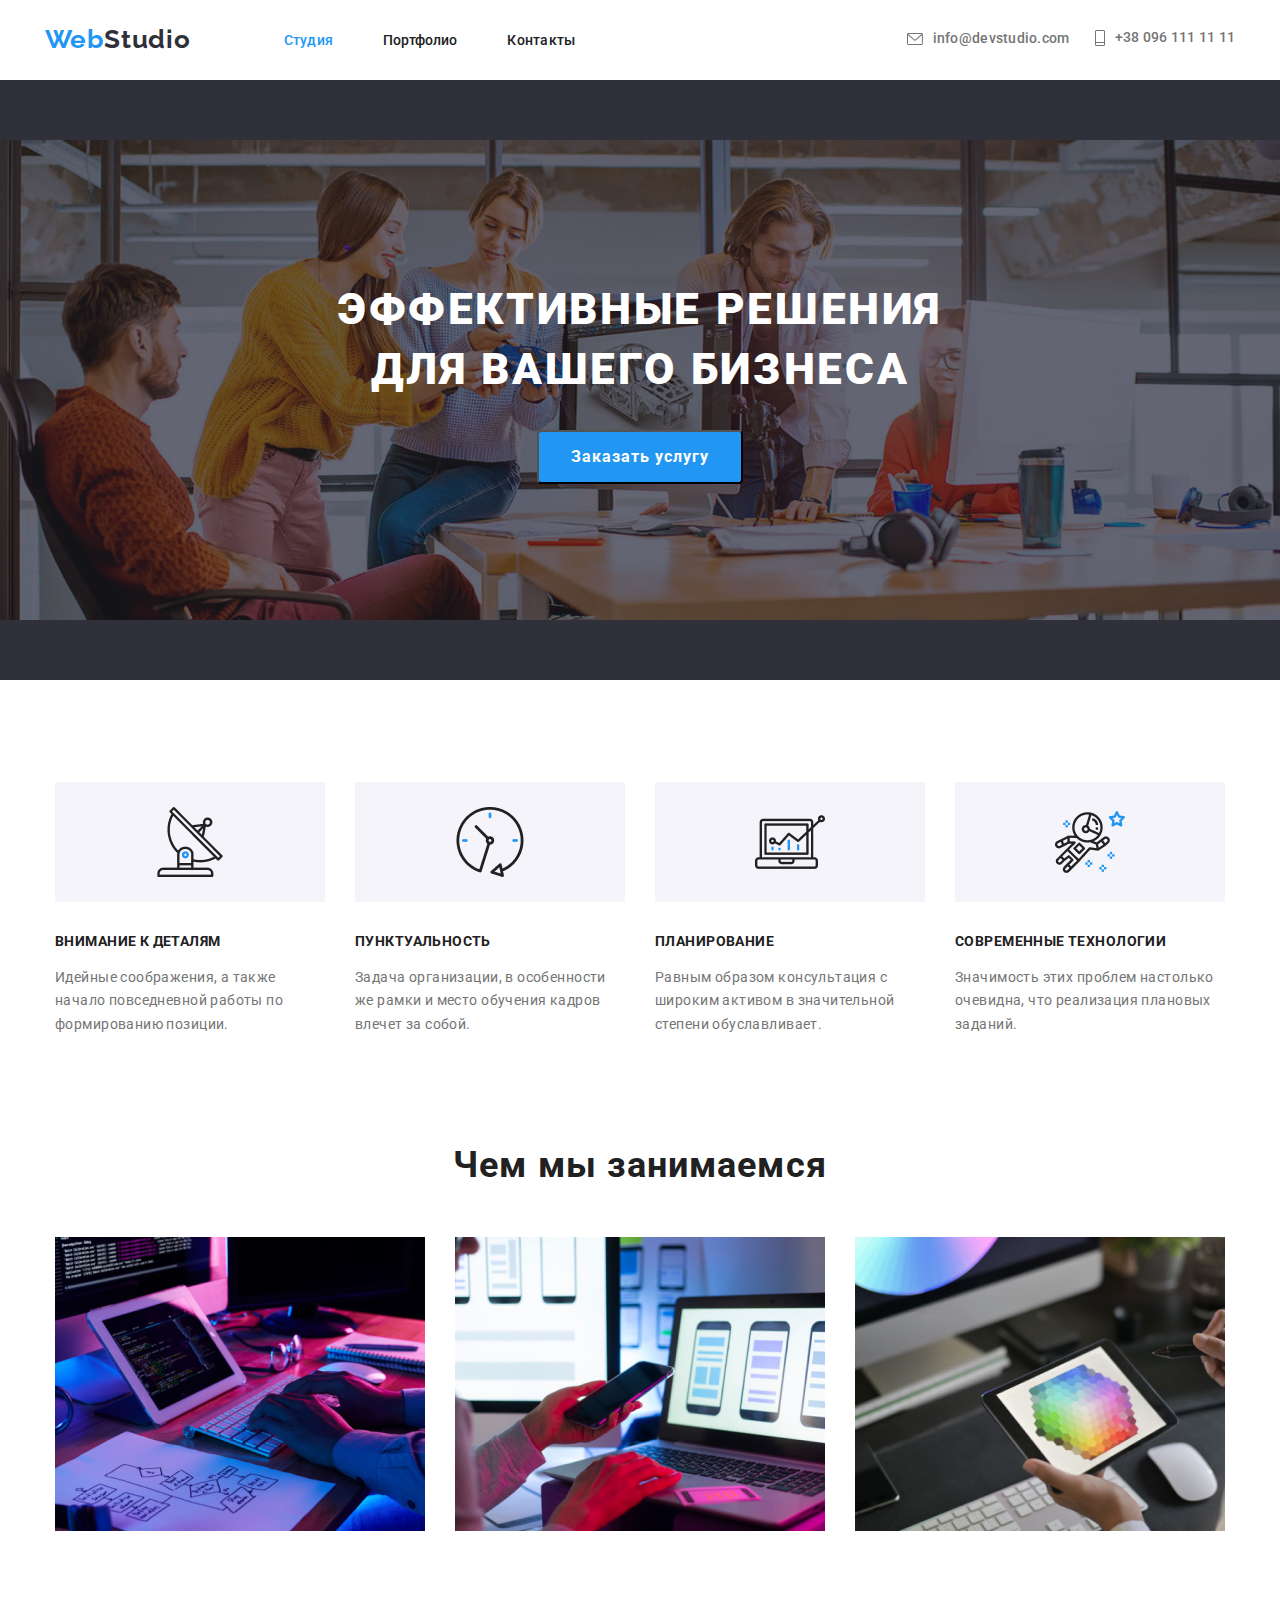
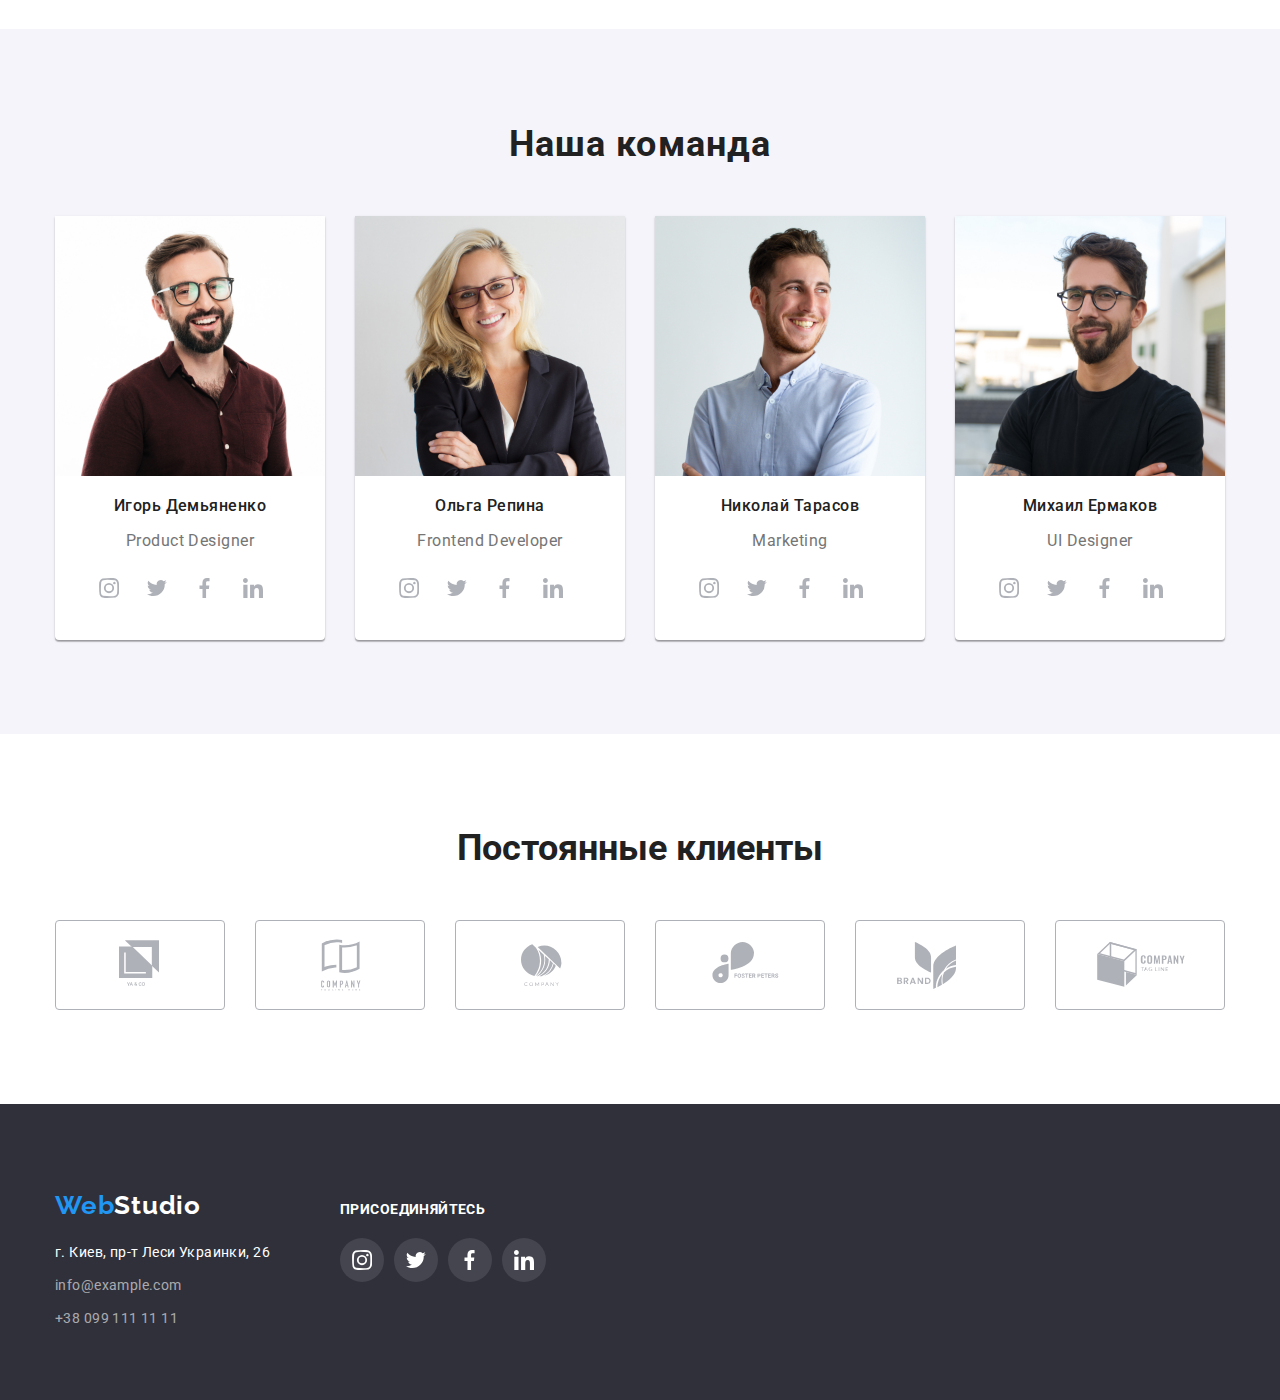
==== commit 4fc04ae7: "hw 04 - done" ====
--- a/index.html
+++ b/index.html
@@ -15,7 +15,7 @@
 <body class="body">
         <!--Шапка -->
         
-        <header class="header">
+        <header class="header"> 
         <div class="header-container"> 
             <p class="header-logo"> Web<span class="logo-part-two">Studio</span> </p>
      
@@ -27,22 +27,20 @@
      
            <ul class="nav-contacts">
                  <li class="nav-icon">
+                    <a class="contacts-mail" href=" mailto:info@devstudio.com">
                     <svg class="letter">
-                        <use href="./img/symbol-hover.svg#icon-letter-hover">
-
-                        </use>
+                        <use href="./img/symbol-hover.svg#icon-letter-hover"></use>
                     </svg>
-                     <a class="contacts-mail" href=" mailto:info@devstudio.com">info@devstudio.com
-                      
-                     </a> 
+                     info@devstudio.com</a> 
                  </li>
                  <li class="nav-icon">
+                    <a class="contacts-tel" href="tel:+380961111111">
                      <svg class="phone">
                          <use href="./img/symbol-hover.svg#icon-phone-hover">
 
                          </use>
                      </svg>
-                     <a class="contacts-tel" href="tel:+380961111111">+38 096 111 11 11</a> 
+                     +38 096 111 11 11</a> 
                  </li>  
            </ul>
          
@@ -340,7 +338,7 @@
                         </a>
                     </li>
                     <li class="logo-box"><a class="client-logo">
-                        <svg class="client six" width="88.48" height="45.44">
+                        <svg class="six" width="88.48" height="45.44">
                             <use href="./img/customerslg.svg#icon-logo-6">
 
                             </use>
@@ -369,7 +367,7 @@
         </ul>
         </address>
     </div> 
-        <div class=" container footer-box">
+        <div class=" footer-box">
             <h2 class="join"> ПРИСОЕДИНЯЙТЕСЬ </h2>
             <ul class="footer-socialmedia">
                 <li class="social-item-footer" >
--- a/css/styles.css
+++ b/css/styles.css
@@ -118,26 +118,31 @@
    
 .nav-contacts{
 display: flex;
+align-items: center;
 margin-left: 331px;
 padding: 0;
 }
-
-   
+ 
 .contacts-mail{
- color: var(--primery-text-color);
+color: var(--primery-text-color);
 font-family: Roboto;
 font-style: normal;
 font-weight: 500;
 font-size: 14px;
 line-height: 1.14;
 letter-spacing: 0.02em; 
-padding-right: 25px
-}
-
-.nav-icon{
-display: flex;
-}
-
+padding-right: 25px;
+display: inline-flex;
+align-items: center;
+}
+.contacts-mail:hover svg,
+.contacts-mail:focus svg{
+fill: #2196F3
+}
+.contacts-mail:hover,
+.contacts-mail:focus{
+color: #2196F3;
+}
 
 .letter{
 width: 16px;
@@ -147,23 +152,7 @@
 fill: #757575;
 cursor: pointer;
 }
-.letter:hover,
-.letter:focus{
-fill: #2196F3;
-}
-
-   
-.contacts-mail:hover,
-.contacts-mail:focus {
-;
-font-family: Roboto;
-font-style: 400;
-font-weight: 500;
-font-size: 14px;
-line-height: 1.14;
-letter-spacing: 0.02em;
-}
-   
+ 
 .contacts-tel{  
 color: var(--primery-text-color);
 font-family: Roboto;
@@ -171,7 +160,18 @@
 font-weight: 500;
 font-size: 14px;
 line-height: 1.14;
-letter-spacing: 0.02em;   
+letter-spacing: 0.02em; 
+display: inline-flex;
+align-items: center;
+}
+  
+.contacts-tel:hover,
+.contacts-tel:focus{
+color:var(--accent-color);
+}
+.contacts-tel:hover svg,
+.contacts-tel:focus svg{
+fill:var(--accent-color);
 }
 .phone{
 width: 10px;
@@ -180,21 +180,6 @@
 margin-right: 10px;
 fill: #757575;
 cursor: pointer;
-}
-.phone:hover,
-.phone:focus{
-fill: #2196F3;
-}
-       
-.contacts-tel:hover,
-.contacts-tel:focus{
-color:var(--accent-color);
-font-family: Roboto;
-font-style: normal;
-font-weight: 500;
-font-size: 14px;
-line-height: 16px;
-letter-spacing: 0.02em;
 }
    
    /*  HERO */
@@ -311,15 +296,13 @@
 }
 .text-post:nth-child(2)::before{
 background-image: url("../img/clock.png");
-}
-          
+}        
 .text-post:nth-child(3)::before{
 background-image: url("../img/diagram.png");
 }
 .text-post:nth-child(4)::before{
 background-image: url("../img/astronaut.png");
 }
-   
 .text-post:last-child{
 margin-right: 0;
 }
@@ -333,7 +316,7 @@
      
 .about-us-titel{
 color: var(--titel-text-color);
- font-family: Roboto;
+font-family: Roboto;
 font-weight: 700;
 font-size: 36px;
 line-height: 1.16;
@@ -363,8 +346,7 @@
 padding-top: 94px;
 padding-bottom: 94px;
 margin: auto;
-}
-   
+} 
 .our-team-titel{
 color: var(--titel-text-color);
 font-family: Roboto;
@@ -375,15 +357,13 @@
 letter-spacing: 0.03em;
 margin: 0 auto;
 padding-bottom: 50px;   
-}
-   
+}  
 .cards{
 display: flex;
 margin: 0 auto;
 padding: 0px;
 width: 1170px;
-}
-   
+} 
 .item{ 
 margin-right: 30px;
 background: #FFFFFF;
@@ -391,8 +371,7 @@
 border-radius: 0px 0px 4px 4px;
 }
    
-   
-   
+  
 .imagine-one{  
 background: url(4853.jpg);
 border-radius: 0px;
@@ -418,7 +397,7 @@
 text-align: center;
 letter-spacing: 0.03em;
 }
-
+ 
 .socialmedia{
 width: 206px;
 height: 44px;
@@ -437,58 +416,25 @@
 margin-right: 0px;
 }
 
-
-.social-item:hover,
-.social-item:focus{
-fill: #fff;
-background-color: #2196F3;
-border-radius: 50%;
-
-}
-
 .instagram{
-margin: 12px; 
 width: 20px;
 height: 20px;
 fill: #AFB1B8;
 }
-.instagram:hover,
-.instagram:focus{
-fill: #fff;
-background-color: #2196F3;
-}
-
 .twitter{
-margin: 12px; 
 width: 20px;
 height: 20px;
 fill: #AFB1B8;
 }
-.twitter:hover,
-.twitter:focus{
-fill: #fff;
-}
-
 .facebook{
-margin: 12px; 
 width: 20px;
 height: 20px;
 fill: #AFB1B8;
 }
-.facebook:hover,
-.facebook:focus{
-fill: #fff; 
-}
-
 .linkedin{
-margin: 12px; 
 width: 20px;
 height: 20px;
 fill: #AFB1B8;
-}
-.linkedin:hover,
-.linkedin:focus{
-fill: #fff;
 }
 
 .link{
@@ -496,15 +442,12 @@
 border: none;
 }
  
- 
 .imagine-two{
 border-radius: 0px;
-}
-   
+}  
 .imagine-three{
 border-radius: 0px;
-}
-   
+} 
 .imagine-four{
 background: url(2968.jpg);
 border-radius: 0px;
@@ -524,7 +467,6 @@
 margin: 0 auto;
 padding-bottom: 50px;
 }
-
 
 .clients{
 display: flex;
@@ -537,11 +479,6 @@
 margin-bottom: 20px;
 margin-left: 63px;
 }
-.one:hover,
-.one:focus{
-
-fill: #2196F3;
-}  
 .two{
 fill: #AFB1B8;
 margin-top: 19px;
@@ -549,10 +486,6 @@
 margin-bottom: 19px;
 margin-left: 65px;
 }
-.two:hover,
-.two:focus{
-fill: #2196F3;
-}
 .three{
 fill: #AFB1B8;
 margin-top: 24px;
@@ -560,10 +493,6 @@
 margin-bottom: 23.4px;
 margin-left: 65px;
 }
-.three:hover,
-.three:focus{
-fill: #2196F3;
-}
 .four{
 fill: #AFB1B8;
 margin-top: 22px;
@@ -571,10 +500,6 @@
 margin-bottom: 21px;
 margin-left: 56px;
 }
-.four:hover,
-.four:focus{
-fill: #2196F3;
-}
 .five{
 fill: #AFB1B8;
 margin-top: 22px;
@@ -582,10 +507,6 @@
 margin-bottom: 22.56px;
 margin-left: 41px;
 }
-.five:hover,
-.five:focus{
-fill: #2196F3;
-}
 .six{
 fill: #AFB1B8;
 margin-top: 22px;
@@ -593,11 +514,6 @@
 margin-bottom: 22.56px;
 margin-left: 41px;
 }
-.six:hover,
-.six:focus{
-fill: #2196F3;
-}
-
 
 .logo-box{
 display: inline-flex;
@@ -620,6 +536,11 @@
 .logo-box:last-child{
 margin-right: 0px;
 }
+.logo-box:hover svg,
+.logo-box:focus svg{
+fill: #2196F3;
+}
+
 .client-logo{
 display: block;
 width: 170px;
@@ -631,7 +552,6 @@
 display: block;
 cursor: pointer;
 }
-
 .client-logo:last-child{
 margin-right: 0px;
 }
@@ -722,6 +642,7 @@
 
 .footer-socialmedia{
 display: flex;
+align-items: baseline;
 }
 
 .join{
@@ -732,31 +653,35 @@
 margin: 0;
 }
 .footer-box{
-display: inline-block;
 width: 206px;
 padding: 0px;
-
-}
+}
+
+.foot{
+display: flex;
+align-items: baseline;
+}
+
 .footer-icon{
 fill: #fff;
        
 }
-/* .footer-icon:hover,
-.footer-icon:focus{
-
-fill: #fff;
-} */
 
 .footer-fb{
-display: inline-block;
+display: flex;
 width: 44px;
 height: 44px;
+align-items: center;
+justify-content: center;
 }
 .footer-fb:hover,
 .footer-fb:focus{
-fill: #fff;
 background-color: #2196F3;
 border-radius: 50%;
+}
+.footer-fb:hover svg,
+.footer-fb:focus svg{
+fill: #fff;
 }
 
 .social-item-footer{
@@ -768,10 +693,6 @@
 margin-top: 20px;
 margin-right: 10px;
 }
-.social-item-footer:hover,
-.social-item-footer:focus{
-background-color: #2196F3;
-fill:#fff  
-}
-
-
+
+
+
